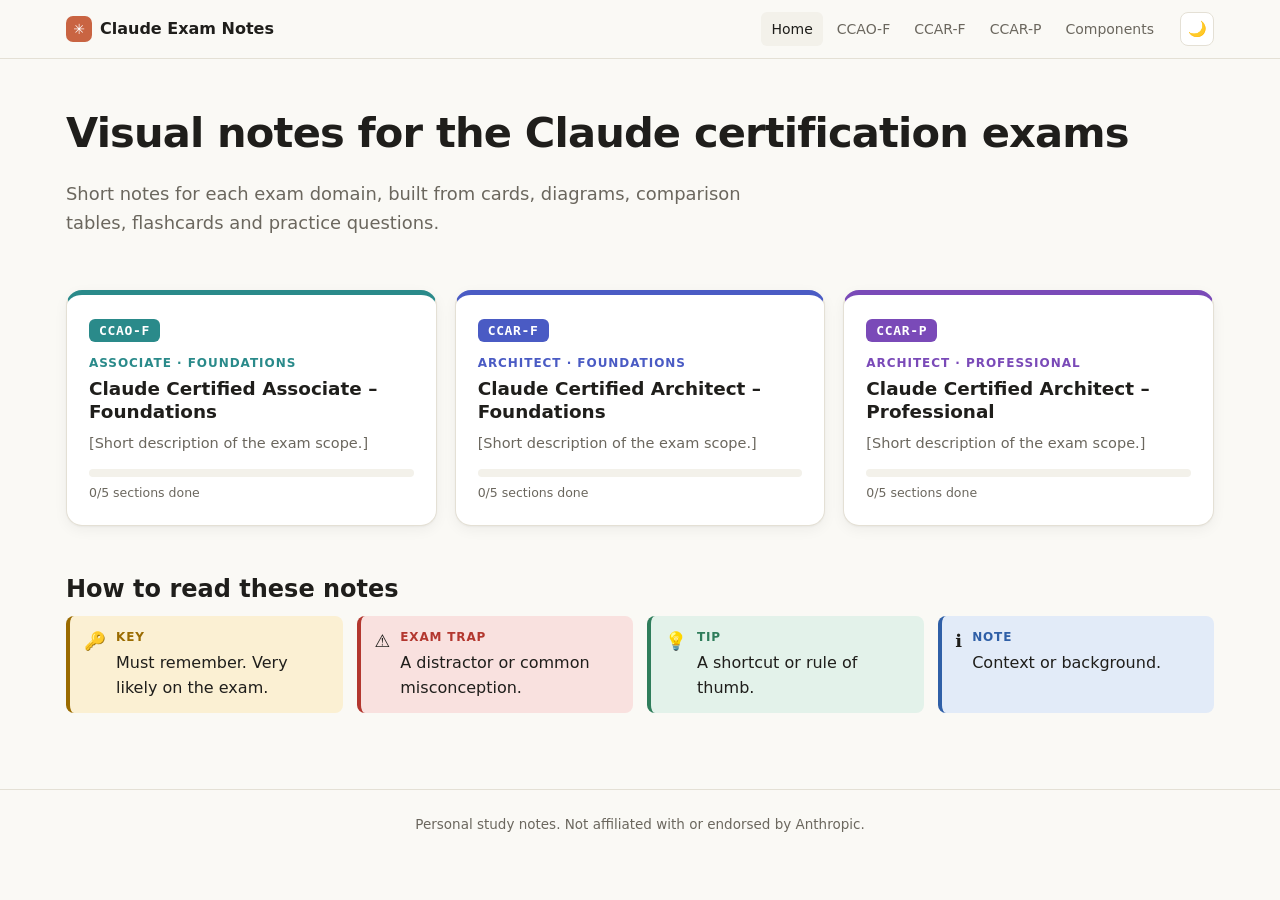
==== index.html @ 819382d5 "Add GitHub Pages template for Claude exam visual notes Static site (no build step) with a home page," ====
<!doctype html>
<html lang="en">
<head>
  <meta charset="utf-8">
  <meta name="viewport" content="width=device-width, initial-scale=1">
  <title>Claude Exam Notes</title>
  <meta name="description" content="Short, visual study notes for the Anthropic Claude certification exams: CCAO-F, CCAR-F and CCAR-P.">
  <link rel="icon" href="data:image/svg+xml,<svg xmlns='http://www.w3.org/2000/svg' viewBox='0 0 100 100'><text y='.9em' font-size='90'>✳️</text></svg>">
  <link rel="stylesheet" href="assets/css/style.css">
</head>
<body>
  <header class="site-header">
    <div class="inner">
      <a class="brand" href="index.html"><span class="logo">✳</span> Claude Exam Notes</a>
      <nav class="nav">
        <a href="index.html" aria-current="page">Home</a>
        <a href="exams/ccao-f.html">CCAO-F</a>
        <a href="exams/ccar-f.html">CCAR-F</a>
        <a href="exams/ccar-p.html">CCAR-P</a>
        <a href="components.html">Components</a>
      </nav>
      <button class="icon-btn" data-theme-toggle type="button"></button>
    </div>
  </header>

  <main class="container">
    <section class="hero">
      <h1>Visual notes for the Claude certification exams</h1>
      <p class="lead">Short notes for each exam domain, built from cards, diagrams, comparison tables, flashcards and practice questions.</p>
    </section>

    <div class="exam-tiles">
      <a class="exam-tile" data-exam="ccao-f" href="exams/ccao-f.html">
        <span class="exam-code">CCAO-F</span>
        <div class="level">Associate · Foundations</div>
        <h3>Claude Certified Associate – Foundations</h3>
        <p>[Short description of the exam scope.]</p>
        <div class="progress" data-progress-for="ccao-f"><i></i></div>
        <div class="progress-label"></div>
      </a>
      <a class="exam-tile" data-exam="ccar-f" href="exams/ccar-f.html">
        <span class="exam-code">CCAR-F</span>
        <div class="level">Architect · Foundations</div>
        <h3>Claude Certified Architect – Foundations</h3>
        <p>[Short description of the exam scope.]</p>
        <div class="progress" data-progress-for="ccar-f"><i></i></div>
        <div class="progress-label"></div>
      </a>
      <a class="exam-tile" data-exam="ccar-p" href="exams/ccar-p.html">
        <span class="exam-code">CCAR-P</span>
        <div class="level">Architect · Professional</div>
        <h3>Claude Certified Architect – Professional</h3>
        <p>[Short description of the exam scope.]</p>
        <div class="progress" data-progress-for="ccar-p"><i></i></div>
        <div class="progress-label"></div>
      </a>
    </div>

    <h2>How to read these notes</h2>
    <div class="grid" style="margin-bottom:60px">
      <div class="callout key"><div><strong class="label">Key</strong>Must remember. Very likely on the exam.</div></div>
      <div class="callout trap"><div><strong class="label">Exam trap</strong>A distractor or common misconception.</div></div>
      <div class="callout tip"><div><strong class="label">Tip</strong>A shortcut or rule of thumb.</div></div>
      <div class="callout info"><div><strong class="label">Note</strong>Context or background.</div></div>
    </div>
  </main>

  <footer class="site-footer">Personal study notes. Not affiliated with or endorsed by Anthropic.</footer>
  <script src="assets/js/app.js"></script>
</body>
</html>
---- assets/css/style.css ----
/* ==========================================================================
   Claude Exam Visual Notes — design system
   Tokens → base → layout → components → utilities → print
   ========================================================================== */

/* ---------- Tokens ---------- */
:root {
  --bg: #faf9f5;
  --surface: #ffffff;
  --surface-2: #f3f1ea;
  --border: #e4e0d5;
  --text: #1f1e1b;
  --muted: #6b675e;
  --accent: #c96442;          /* clay */
  --accent-soft: #f6e3da;

  /* semantic callouts */
  --tip: #2f7d5b;   --tip-soft: #e3f2ea;
  --trap: #b3372f;  --trap-soft: #f9e1df;
  --key: #9a6b00;   --key-soft: #fbf0d3;
  --info: #2f5fa7;  --info-soft: #e2ebf8;

  /* exam colours */
  --ccao-f: #2a8a8a;
  --ccar-f: #4a5bc4;
  --ccar-p: #7a4ab8;
  --exam: var(--accent);      /* overridden per page via body[data-exam] */

  --radius: 12px;
  --radius-sm: 8px;
  --shadow: 0 1px 2px rgba(0,0,0,.04), 0 4px 14px rgba(0,0,0,.05);
  --font: "Inter", system-ui, -apple-system, "Segoe UI", Roboto, sans-serif;
  --mono: "JetBrains Mono", ui-monospace, SFMono-Regular, Menlo, monospace;
  --maxw: 1180px;
}

@media (prefers-color-scheme: dark) {
  :root:not([data-theme="light"]) {
    --bg: #1b1a18; --surface: #24231f; --surface-2: #2c2b27; --border: #3a3832;
    --text: #ece9e1; --muted: #a29d92; --accent: #e08a68; --accent-soft: #3d2b23;
    --tip: #6cc79d; --tip-soft: #1f3329; --trap: #f08a80; --trap-soft: #3b2220;
    --key: #e7bd52; --key-soft: #3a3019; --info: #85aef0; --info-soft: #1f2a3c;
    --ccao-f: #4fc0c0; --ccar-f: #8a98f0; --ccar-p: #b48af0;
    --shadow: 0 1px 2px rgba(0,0,0,.3), 0 4px 14px rgba(0,0,0,.25);
  }
}
:root[data-theme="dark"] {
  --bg: #1b1a18; --surface: #24231f; --surface-2: #2c2b27; --border: #3a3832;
  --text: #ece9e1; --muted: #a29d92; --accent: #e08a68; --accent-soft: #3d2b23;
  --tip: #6cc79d; --tip-soft: #1f3329; --trap: #f08a80; --trap-soft: #3b2220;
  --key: #e7bd52; --key-soft: #3a3019; --info: #85aef0; --info-soft: #1f2a3c;
  --ccao-f: #4fc0c0; --ccar-f: #8a98f0; --ccar-p: #b48af0;
  --shadow: 0 1px 2px rgba(0,0,0,.3), 0 4px 14px rgba(0,0,0,.25);
}

body[data-exam="ccao-f"] { --exam: var(--ccao-f); }
body[data-exam="ccar-f"] { --exam: var(--ccar-f); }
body[data-exam="ccar-p"] { --exam: var(--ccar-p); }

/* ---------- Base ---------- */
*, *::before, *::after { box-sizing: border-box; }
html { scroll-behavior: smooth; scroll-padding-top: 80px; }
body {
  margin: 0; background: var(--bg); color: var(--text);
  font: 16px/1.6 var(--font); -webkit-font-smoothing: antialiased;
}
h1, h2, h3, h4 { line-height: 1.25; margin: 0 0 .5em; }
h1 { font-size: clamp(1.8rem, 4vw, 2.6rem); letter-spacing: -.02em; }
h2 { font-size: 1.5rem; }
h3 { font-size: 1.12rem; }
p { margin: 0 0 .8em; }
a { color: var(--exam); text-decoration: none; }
a:hover { text-decoration: underline; }
code { font: .88em var(--mono); background: var(--surface-2); padding: .1em .35em; border-radius: 4px; }
pre { background: var(--surface-2); border: 1px solid var(--border); border-radius: var(--radius-sm);
      padding: 14px 16px; overflow-x: auto; font: 13.5px/1.5 var(--mono); }
pre code { background: none; padding: 0; }
ul, ol { padding-left: 1.2em; margin: 0 0 .8em; }
li { margin: .2em 0; }
hr { border: 0; border-top: 1px solid var(--border); margin: 2rem 0; }

/* ---------- Header ---------- */
.site-header {
  position: sticky; top: 0; z-index: 20;
  background: color-mix(in srgb, var(--bg) 88%, transparent);
  backdrop-filter: blur(10px); border-bottom: 1px solid var(--border);
}
.site-header .inner {
  max-width: var(--maxw); margin: 0 auto; padding: 12px 16px;
  display: flex; align-items: center; gap: 16px; flex-wrap: wrap;
}
.brand { font-weight: 700; color: var(--text); display: flex; align-items: center; gap: 8px; }
.brand:hover { text-decoration: none; }
.brand .logo { width: 26px; height: 26px; border-radius: 7px; background: var(--accent);
               display: grid; place-items: center; color: #fff; font-size: 14px; }
.nav { display: flex; gap: 4px; flex-wrap: wrap; margin-left: auto; }
.nav a { color: var(--muted); padding: 6px 10px; border-radius: 6px; font-size: 14px; font-weight: 500; }
.nav a:hover, .nav a[aria-current="page"] { background: var(--surface-2); color: var(--text); text-decoration: none; }
.icon-btn { border: 1px solid var(--border); background: var(--surface); color: var(--text);
            border-radius: 8px; width: 34px; height: 34px; cursor: pointer; font-size: 15px; }

/* ---------- Layout ---------- */
.container { max-width: var(--maxw); margin: 0 auto; padding: 0 16px; }
.hero { padding: 48px 0 28px; }
.hero .lead { font-size: 1.12rem; color: var(--muted); max-width: 720px; }
.with-toc { display: grid; grid-template-columns: 240px minmax(0, 1fr); gap: 36px; padding-bottom: 80px; }
@media (max-width: 900px) { .with-toc { grid-template-columns: 1fr; } .toc { display: none; } }

.toc { position: sticky; top: 76px; align-self: start; max-height: calc(100vh - 96px); overflow: auto;
       font-size: 14px; padding-right: 8px; }
.toc .toc-title { font-size: 12px; text-transform: uppercase; letter-spacing: .08em; color: var(--muted); margin-bottom: 8px; }
.toc a { display: block; color: var(--muted); padding: 5px 10px; border-left: 2px solid var(--border); }
.toc a.active { color: var(--exam); border-left-color: var(--exam); font-weight: 600; }
.toc a:hover { text-decoration: none; color: var(--text); }
.toc .progress { margin: 16px 0 0; }

/* ---------- Exam hero badge ---------- */
.exam-code { display: inline-block; font: 700 13px var(--mono); letter-spacing: .05em;
             color: #fff; background: var(--exam); padding: 4px 10px; border-radius: 6px; margin-bottom: 12px; }
.meta-row { display: flex; flex-wrap: wrap; gap: 10px; margin-top: 16px; }
.meta { background: var(--surface); border: 1px solid var(--border); border-radius: 999px;
        padding: 5px 12px; font-size: 13.5px; color: var(--muted); }
.meta b { color: var(--text); }

/* ---------- Search ---------- */
.search { width: 100%; padding: 11px 14px; border: 1px solid var(--border); border-radius: var(--radius-sm);
          background: var(--surface); color: var(--text); font: inherit; margin-bottom: 24px; }
.search:focus { outline: 2px solid var(--exam); outline-offset: 1px; }

/* ==========================================================================
   COMPONENTS
   ========================================================================== */

/* Domain section — one per exam domain/topic */
.domain { margin-bottom: 56px; }
.domain-head { display: flex; align-items: center; gap: 12px; flex-wrap: wrap;
               padding-bottom: 10px; border-bottom: 2px solid var(--exam); margin-bottom: 20px; }
.domain-head h2 { margin: 0; }
.domain-num { font: 700 13px var(--mono); color: var(--exam); background: color-mix(in srgb, var(--exam) 14%, transparent);
              padding: 3px 8px; border-radius: 6px; }
.weight { margin-left: auto; font-size: 13px; color: var(--muted); display: flex; align-items: center; gap: 8px; }
.weight .bar { width: 90px; height: 7px; background: var(--surface-2); border-radius: 99px; overflow: hidden; }
.weight .bar i { display: block; height: 100%; background: var(--exam); }
.done-toggle { font-size: 13px; color: var(--muted); display: flex; align-items: center; gap: 6px; cursor: pointer; user-select: none; }
.done-toggle input { accent-color: var(--exam); width: 16px; height: 16px; }
.domain.is-done .domain-head h2 { opacity: .6; }

/* Concept cards grid */
.grid { display: grid; gap: 14px; grid-template-columns: repeat(auto-fill, minmax(250px, 1fr)); margin-bottom: 20px; }
.grid.cols-2 { grid-template-columns: repeat(auto-fill, minmax(min(100%, 380px), 1fr)); }
.card { background: var(--surface); border: 1px solid var(--border); border-radius: var(--radius);
        padding: 16px 18px; box-shadow: var(--shadow); }
.card h3 { display: flex; align-items: center; gap: 8px; }
.card .ico { font-size: 1.25em; }
.card p:last-child, .card ul:last-child { margin-bottom: 0; }
.card.accent { border-top: 3px solid var(--exam); }

/* Callouts */
.callout { border-radius: var(--radius-sm); padding: 12px 16px 12px 14px; margin: 0 0 16px;
           border-left: 4px solid; display: grid; grid-template-columns: auto 1fr; gap: 10px; }
.callout::before { font-size: 1.1em; line-height: 1.5; }
.callout > div > :last-child { margin-bottom: 0; }
.callout strong.label { display: block; font-size: 12px; text-transform: uppercase; letter-spacing: .07em; margin-bottom: 2px; }
.callout.tip  { background: var(--tip-soft);  border-color: var(--tip); }   .callout.tip::before  { content: "💡"; } .callout.tip .label  { color: var(--tip); }
.callout.trap { background: var(--trap-soft); border-color: var(--trap); }  .callout.trap::before { content: "⚠️"; } .callout.trap .label { color: var(--trap); }
.callout.key  { background: var(--key-soft);  border-color: var(--key); }   .callout.key::before  { content: "🔑"; } .callout.key .label  { color: var(--key); }
.callout.info { background: var(--info-soft); border-color: var(--info); }  .callout.info::before { content: "ℹ️"; } .callout.info .label { color: var(--info); }

/* Flow / process diagram */
.flow { display: flex; flex-wrap: wrap; align-items: stretch; gap: 0; margin: 0 0 20px; counter-reset: step; }
.flow .step { flex: 1 1 140px; position: relative; background: var(--surface); border: 1px solid var(--border);
              border-radius: var(--radius-sm); padding: 12px 14px; margin: 6px 22px 6px 0; box-shadow: var(--shadow); }
.flow .step::before { counter-increment: step; content: counter(step); position: absolute; top: -10px; left: 10px;
                      background: var(--exam); color: #fff; font: 700 11px var(--mono); width: 20px; height: 20px;
                      border-radius: 50%; display: grid; place-items: center; }
.flow .step::after { content: "→"; position: absolute; right: -19px; top: 50%; transform: translateY(-50%);
                     color: var(--exam); font-weight: 700; }
.flow .step:last-child { margin-right: 0; }
.flow .step:last-child::after { display: none; }
.flow .step b { display: block; font-size: 14.5px; }
.flow .step span { font-size: 13px; color: var(--muted); }
.flow.loop .step:last-child::after { content: "↺"; display: block; right: 8px; top: 8px; transform: none; }

/* Comparison table */
.table-wrap { overflow-x: auto; margin: 0 0 20px; border: 1px solid var(--border); border-radius: var(--radius); background: var(--surface); }
table.compare { width: 100%; border-collapse: collapse; font-size: 14.5px; }
.compare th, .compare td { text-align: left; padding: 10px 14px; border-bottom: 1px solid var(--border); vertical-align: top; }
.compare thead th { background: var(--surface-2); font-size: 13px; text-transform: uppercase; letter-spacing: .05em; color: var(--muted); }
.compare tbody th { font-weight: 600; white-space: nowrap; }
.compare tr:last-child td, .compare tr:last-child th { border-bottom: 0; }
.yes { color: var(--tip); font-weight: 700; } .no { color: var(--trap); font-weight: 700; }

/* Tags / chips */
.chips { display: flex; flex-wrap: wrap; gap: 6px; margin: 0 0 16px; }
.chip { font-size: 13px; padding: 3px 10px; border-radius: 999px; background: var(--surface-2); border: 1px solid var(--border); }
.chip.hot { background: var(--accent-soft); border-color: transparent; color: var(--accent); font-weight: 600; }

/* Glossary */
dl.glossary { display: grid; grid-template-columns: max-content 1fr; gap: 8px 18px; margin: 0 0 20px;
              background: var(--surface); border: 1px solid var(--border); border-radius: var(--radius); padding: 16px 18px; }
dl.glossary dt { font-weight: 600; color: var(--exam); }
dl.glossary dd { margin: 0; }
@media (max-width: 560px) { dl.glossary { grid-template-columns: 1fr; } dl.glossary dd { margin-bottom: 8px; } }

/* Mnemonic */
.mnemonic { background: var(--surface); border: 2px dashed var(--exam); border-radius: var(--radius); padding: 14px 18px; margin: 0 0 20px; }
.mnemonic .word { font: 800 1.6rem var(--mono); letter-spacing: .25em; color: var(--exam); }
.mnemonic ul { list-style: none; padding: 0; margin: 6px 0 0; display: flex; flex-wrap: wrap; gap: 6px 18px; }
.mnemonic li b { color: var(--exam); }

/* Flashcards (native <details>, no JS needed) */
.flashcards { display: grid; gap: 10px; grid-template-columns: repeat(auto-fill, minmax(min(100%, 320px), 1fr)); margin: 0 0 20px; }
details.qa { background: var(--surface); border: 1px solid var(--border); border-radius: var(--radius-sm); padding: 0; }
details.qa summary { cursor: pointer; padding: 12px 14px; font-weight: 600; list-style: none; display: flex; gap: 8px; }
details.qa summary::-webkit-details-marker { display: none; }
details.qa summary::before { content: "Q"; font: 700 12px var(--mono); color: #fff; background: var(--exam);
                             border-radius: 4px; padding: 2px 6px; height: fit-content; margin-top: 2px; }
details.qa[open] summary { border-bottom: 1px dashed var(--border); }
details.qa .a { padding: 10px 14px 12px; }
details.qa .a > :last-child { margin-bottom: 0; }

/* Mini quiz (MCQ) */
.quiz { background: var(--surface); border: 1px solid var(--border); border-radius: var(--radius); padding: 16px 18px; margin: 0 0 20px; }
.quiz .q { font-weight: 600; margin-bottom: 10px; }
.quiz .q::before { content: "Practice · "; color: var(--exam); font-size: 13px; text-transform: uppercase; letter-spacing: .06em; }
.quiz ol { list-style: upper-alpha; padding-left: 0; margin: 0; display: grid; gap: 6px; }
.quiz li { list-style-position: inside; padding: 8px 12px; border: 1px solid var(--border); border-radius: var(--radius-sm);
           cursor: pointer; transition: background .15s; }
.quiz li:hover { background: var(--surface-2); }
.quiz li.correct { background: var(--tip-soft); border-color: var(--tip); }
.quiz li.wrong { background: var(--trap-soft); border-color: var(--trap); }
.quiz .why { display: none; margin-top: 10px; font-size: 14.5px; color: var(--muted); }
.quiz.answered .why { display: block; }
.quiz.answered li { cursor: default; }

/* Cheat sheet / summary box */
.cheatsheet { background: linear-gradient(135deg, color-mix(in srgb, var(--exam) 12%, var(--surface)), var(--surface));
              border: 1px solid color-mix(in srgb, var(--exam) 35%, var(--border)); border-radius: var(--radius);
              padding: 16px 20px; margin: 0 0 20px; }
.cheatsheet h3::before { content: "📌 "; }
.cheatsheet ul { columns: 2 260px; column-gap: 28px; margin: 0; }
.cheatsheet li { break-inside: avoid; }

/* Two-column "do vs don't" */
.dodont { display: grid; grid-template-columns: repeat(auto-fit, minmax(min(100%, 260px), 1fr)); gap: 14px; margin: 0 0 20px; }
.dodont > div { border-radius: var(--radius-sm); padding: 12px 16px; border: 1px solid var(--border); background: var(--surface); }
.dodont .do { border-top: 3px solid var(--tip); }  .dodont .do h4 { color: var(--tip); }
.dodont .dont { border-top: 3px solid var(--trap); } .dodont .dont h4 { color: var(--trap); }
.dodont h4 { margin: 0 0 6px; font-size: 13px; text-transform: uppercase; letter-spacing: .07em; }
.dodont ul { margin: 0; }

/* Layer / stack diagram */
.stack { display: grid; gap: 4px; margin: 0 0 20px; max-width: 560px; }
.stack .layer { padding: 10px 14px; border-radius: 6px; color: #fff; font-weight: 600; font-size: 14.5px;
                display: flex; justify-content: space-between; gap: 10px;
                background: color-mix(in srgb, var(--exam) calc(100% - var(--i, 0) * 15%), #888); }
.stack .layer small { font-weight: 400; opacity: .9; }

/* ---------- Home page exam tiles ---------- */
.exam-tiles { display: grid; gap: 18px; grid-template-columns: repeat(auto-fit, minmax(min(100%, 300px), 1fr)); margin: 10px 0 48px; }
.exam-tile { display: block; background: var(--surface); border: 1px solid var(--border); border-radius: 16px;
             padding: 22px; box-shadow: var(--shadow); color: var(--text); border-top: 5px solid var(--exam);
             transition: transform .15s, box-shadow .15s; }
.exam-tile:hover { transform: translateY(-3px); text-decoration: none; box-shadow: 0 8px 28px rgba(0,0,0,.09); }
.exam-tile[data-exam="ccao-f"] { --exam: var(--ccao-f); }
.exam-tile[data-exam="ccar-f"] { --exam: var(--ccar-f); }
.exam-tile[data-exam="ccar-p"] { --exam: var(--ccar-p); }
.exam-tile h3 { font-size: 1.15rem; margin-top: 4px; }
.exam-tile p { color: var(--muted); font-size: 14.5px; }
.exam-tile .level { font-size: 12px; text-transform: uppercase; letter-spacing: .08em; color: var(--exam); font-weight: 700; }
.progress { height: 8px; background: var(--surface-2); border-radius: 99px; overflow: hidden; margin-top: 14px; }
.progress i { display: block; height: 100%; width: 0; background: var(--exam); transition: width .3s; }
.progress-label { font-size: 12.5px; color: var(--muted); margin-top: 6px; }

/* Legend on home */
.legend { display: flex; flex-wrap: wrap; gap: 10px; }

/* ---------- Footer ---------- */
.site-footer { border-top: 1px solid var(--border); padding: 24px 16px; text-align: center; color: var(--muted); font-size: 13.5px; }

/* ---------- Utilities ---------- */
.muted { color: var(--muted); }
.hidden { display: none !important; }
.placeholder { border: 2px dashed var(--border); border-radius: var(--radius); padding: 18px; color: var(--muted); text-align: center; margin-bottom: 20px; }

/* ---------- Print: turns any page into a compact cheat sheet ---------- */
@media print {
  .site-header, .toc, .search, .site-footer, .done-toggle, .icon-btn { display: none !important; }
  .with-toc { display: block; }
  body { background: #fff; font-size: 12px; }
  .card, .quiz, .callout, .flow .step { box-shadow: none; break-inside: avoid; }
  details.qa .a { display: block; }
  .domain { break-before: auto; margin-bottom: 24px; }
}

/* "Show HTML" toggles on the components page */
details.qa.code-toggle { background: transparent; border-style: dashed; margin-bottom: 8px; }
details.qa.code-toggle summary { font-weight: 500; font-size: 14px; color: var(--muted); padding: 8px 12px; }
details.qa.code-toggle summary::before { content: "</>"; background: var(--surface-2); color: var(--muted); }
details.qa.code-toggle pre { margin: 0; }
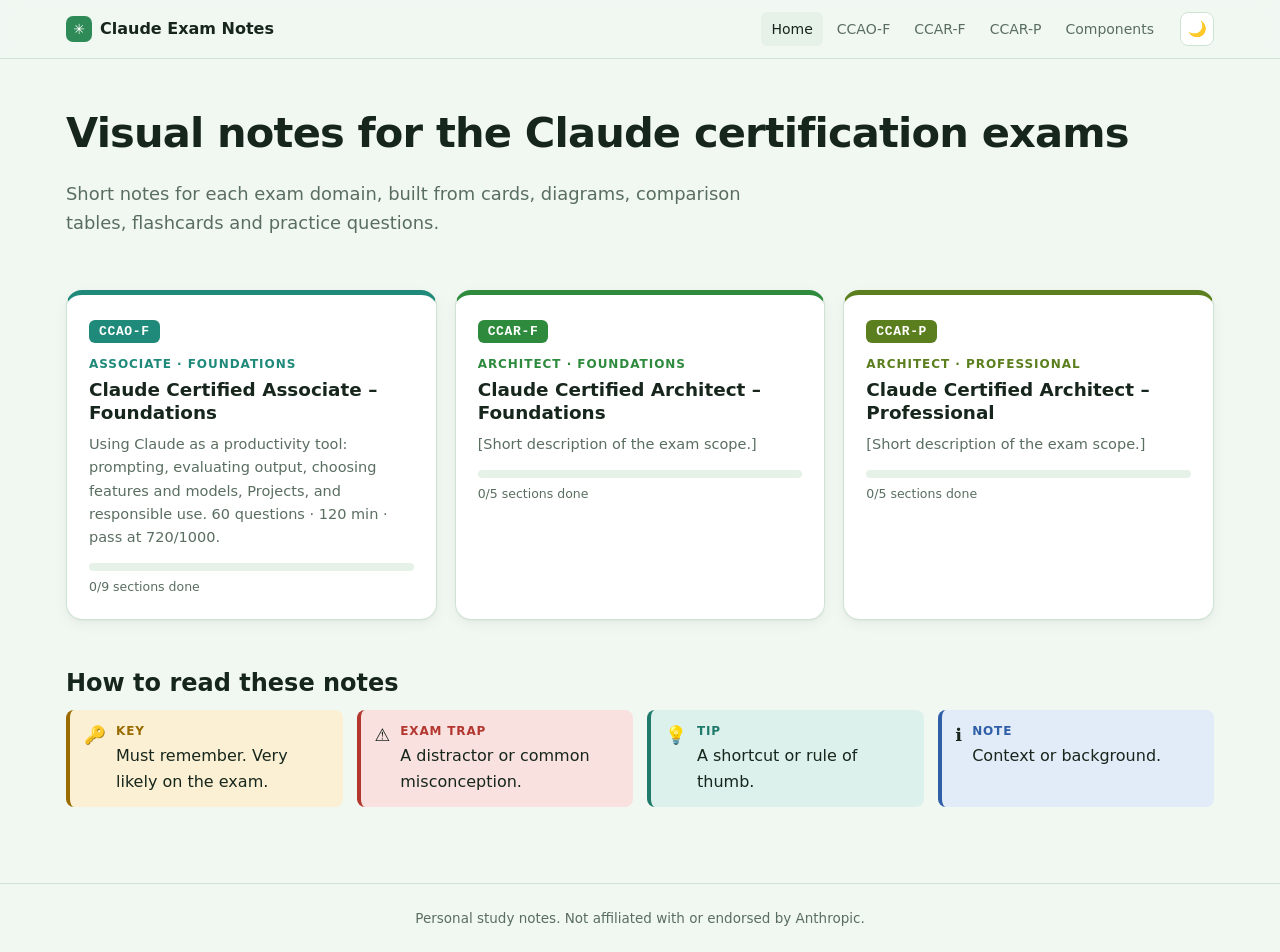
==== commit 562aab3a: "Add CCAO-F visual notes for all 7 domains Notes cover all 30 subdomains from the CertSafari CCAO-F l" ====
--- a/index.html
+++ b/index.html
@@ -34,7 +34,7 @@
         <span class="exam-code">CCAO-F</span>
         <div class="level">Associate · Foundations</div>
         <h3>Claude Certified Associate – Foundations</h3>
-        <p>[Short description of the exam scope.]</p>
+        <p>Using Claude as a productivity tool: prompting, evaluating output, choosing features and models, Projects, and responsible use. 60 questions · 120 min · pass at 720/1000.</p>
         <div class="progress" data-progress-for="ccao-f"><i></i></div>
         <div class="progress-label"></div>
       </a>
--- a/assets/css/style.css
+++ b/assets/css/style.css
@@ -5,25 +5,26 @@
 
 /* ---------- Tokens ---------- */
 :root {
-  --bg: #faf9f5;
+  --bg: #f1f8f2;
   --surface: #ffffff;
-  --surface-2: #f3f1ea;
-  --border: #e4e0d5;
-  --text: #1f1e1b;
-  --muted: #6b675e;
-  --accent: #c96442;          /* clay */
-  --accent-soft: #f6e3da;
+  --surface-2: #e6f2e8;
+  --border: #cfe3d3;
+  --text: #17261c;
+  --muted: #5a6e60;
+  --accent: #2e8b57;          /* sea green */
+  --accent-soft: #d6eedd;
+  --on-accent: #ffffff;
 
   /* semantic callouts */
-  --tip: #2f7d5b;   --tip-soft: #e3f2ea;
+  --tip: #1f7a6b;   --tip-soft: #ddf1ec;
   --trap: #b3372f;  --trap-soft: #f9e1df;
   --key: #9a6b00;   --key-soft: #fbf0d3;
   --info: #2f5fa7;  --info-soft: #e2ebf8;
 
   /* exam colours */
-  --ccao-f: #2a8a8a;
-  --ccar-f: #4a5bc4;
-  --ccar-p: #7a4ab8;
+  --ccao-f: #1f8a7a;
+  --ccar-f: #2e8b3e;
+  --ccar-p: #5b7f1f;
   --exam: var(--accent);      /* overridden per page via body[data-exam] */
 
   --radius: 12px;
@@ -36,20 +37,20 @@
 
 @media (prefers-color-scheme: dark) {
   :root:not([data-theme="light"]) {
-    --bg: #1b1a18; --surface: #24231f; --surface-2: #2c2b27; --border: #3a3832;
-    --text: #ece9e1; --muted: #a29d92; --accent: #e08a68; --accent-soft: #3d2b23;
-    --tip: #6cc79d; --tip-soft: #1f3329; --trap: #f08a80; --trap-soft: #3b2220;
+    --bg: #121a15; --surface: #18231c; --surface-2: #1f2c23; --border: #2d3f32;
+    --text: #e4efe6; --muted: #9db3a3; --accent: #6fcf97; --accent-soft: #1f3a2a; --on-accent: #0f1a13;
+    --tip: #5fcbb8; --tip-soft: #173430; --trap: #f08a80; --trap-soft: #3b2220;
     --key: #e7bd52; --key-soft: #3a3019; --info: #85aef0; --info-soft: #1f2a3c;
-    --ccao-f: #4fc0c0; --ccar-f: #8a98f0; --ccar-p: #b48af0;
+    --ccao-f: #4fc9b5; --ccar-f: #6fcf7f; --ccar-p: #a8cf5f;
     --shadow: 0 1px 2px rgba(0,0,0,.3), 0 4px 14px rgba(0,0,0,.25);
   }
 }
 :root[data-theme="dark"] {
-  --bg: #1b1a18; --surface: #24231f; --surface-2: #2c2b27; --border: #3a3832;
-  --text: #ece9e1; --muted: #a29d92; --accent: #e08a68; --accent-soft: #3d2b23;
-  --tip: #6cc79d; --tip-soft: #1f3329; --trap: #f08a80; --trap-soft: #3b2220;
+  --bg: #121a15; --surface: #18231c; --surface-2: #1f2c23; --border: #2d3f32;
+  --text: #e4efe6; --muted: #9db3a3; --accent: #6fcf97; --accent-soft: #1f3a2a; --on-accent: #0f1a13;
+  --tip: #5fcbb8; --tip-soft: #173430; --trap: #f08a80; --trap-soft: #3b2220;
   --key: #e7bd52; --key-soft: #3a3019; --info: #85aef0; --info-soft: #1f2a3c;
-  --ccao-f: #4fc0c0; --ccar-f: #8a98f0; --ccar-p: #b48af0;
+  --ccao-f: #4fc9b5; --ccar-f: #6fcf7f; --ccar-p: #a8cf5f;
   --shadow: 0 1px 2px rgba(0,0,0,.3), 0 4px 14px rgba(0,0,0,.25);
 }
 
@@ -92,7 +93,7 @@
 .brand { font-weight: 700; color: var(--text); display: flex; align-items: center; gap: 8px; }
 .brand:hover { text-decoration: none; }
 .brand .logo { width: 26px; height: 26px; border-radius: 7px; background: var(--accent);
-               display: grid; place-items: center; color: #fff; font-size: 14px; }
+               display: grid; place-items: center; color: var(--on-accent); font-size: 14px; }
 .nav { display: flex; gap: 4px; flex-wrap: wrap; margin-left: auto; }
 .nav a { color: var(--muted); padding: 6px 10px; border-radius: 6px; font-size: 14px; font-weight: 500; }
 .nav a:hover, .nav a[aria-current="page"] { background: var(--surface-2); color: var(--text); text-decoration: none; }
@@ -116,7 +117,7 @@
 
 /* ---------- Exam hero badge ---------- */
 .exam-code { display: inline-block; font: 700 13px var(--mono); letter-spacing: .05em;
-             color: #fff; background: var(--exam); padding: 4px 10px; border-radius: 6px; margin-bottom: 12px; }
+             color: var(--on-accent); background: var(--exam); padding: 4px 10px; border-radius: 6px; margin-bottom: 12px; }
 .meta-row { display: flex; flex-wrap: wrap; gap: 10px; margin-top: 16px; }
 .meta { background: var(--surface); border: 1px solid var(--border); border-radius: 999px;
         padding: 5px 12px; font-size: 13.5px; color: var(--muted); }
@@ -171,7 +172,7 @@
 .flow .step { flex: 1 1 140px; position: relative; background: var(--surface); border: 1px solid var(--border);
               border-radius: var(--radius-sm); padding: 12px 14px; margin: 6px 22px 6px 0; box-shadow: var(--shadow); }
 .flow .step::before { counter-increment: step; content: counter(step); position: absolute; top: -10px; left: 10px;
-                      background: var(--exam); color: #fff; font: 700 11px var(--mono); width: 20px; height: 20px;
+                      background: var(--exam); color: var(--on-accent); font: 700 11px var(--mono); width: 20px; height: 20px;
                       border-radius: 50%; display: grid; place-items: center; }
 .flow .step::after { content: "→"; position: absolute; right: -19px; top: 50%; transform: translateY(-50%);
                      color: var(--exam); font-weight: 700; }
@@ -213,7 +214,7 @@
 details.qa { background: var(--surface); border: 1px solid var(--border); border-radius: var(--radius-sm); padding: 0; }
 details.qa summary { cursor: pointer; padding: 12px 14px; font-weight: 600; list-style: none; display: flex; gap: 8px; }
 details.qa summary::-webkit-details-marker { display: none; }
-details.qa summary::before { content: "Q"; font: 700 12px var(--mono); color: #fff; background: var(--exam);
+details.qa summary::before { content: "Q"; font: 700 12px var(--mono); color: var(--on-accent); background: var(--exam);
                              border-radius: 4px; padding: 2px 6px; height: fit-content; margin-top: 2px; }
 details.qa[open] summary { border-bottom: 1px dashed var(--border); }
 details.qa .a { padding: 10px 14px 12px; }
@@ -251,7 +252,7 @@
 
 /* Layer / stack diagram */
 .stack { display: grid; gap: 4px; margin: 0 0 20px; max-width: 560px; }
-.stack .layer { padding: 10px 14px; border-radius: 6px; color: #fff; font-weight: 600; font-size: 14.5px;
+.stack .layer { padding: 10px 14px; border-radius: 6px; color: var(--on-accent); font-weight: 600; font-size: 14.5px;
                 display: flex; justify-content: space-between; gap: 10px;
                 background: color-mix(in srgb, var(--exam) calc(100% - var(--i, 0) * 15%), #888); }
 .stack .layer small { font-weight: 400; opacity: .9; }
@@ -298,3 +299,16 @@
 details.qa.code-toggle summary { font-weight: 500; font-size: 14px; color: var(--muted); padding: 8px 12px; }
 details.qa.code-toggle summary::before { content: "</>"; background: var(--surface-2); color: var(--muted); }
 details.qa.code-toggle pre { margin: 0; }
+
+/* Subdomain heading inside a domain: <h3 class="sub"><span>1.1</span> Title</h3> */
+h3.sub { display: flex; align-items: baseline; gap: 10px; margin: 28px 0 12px; font-size: 1.15rem; }
+h3.sub > span { font: 700 12px var(--mono); color: var(--exam); background: color-mix(in srgb, var(--exam) 14%, transparent);
+                padding: 2px 7px; border-radius: 5px; flex: none; }
+h3.sub:first-of-type { margin-top: 4px; }
+.card h4 { margin: 0 0 6px; font-size: 13px; text-transform: uppercase; letter-spacing: .06em; color: var(--exam); }
+.source-note { font-size: 13px; color: var(--muted); margin-top: 14px; }
+
+/* Keep wide tables inside their scroll wrapper on narrow screens */
+.with-toc > * { min-width: 0; }
+@media (max-width: 900px) { .with-toc { grid-template-columns: minmax(0, 1fr); } }
+@media (max-width: 640px) { .compare tbody th { white-space: normal; min-width: 110px; } }
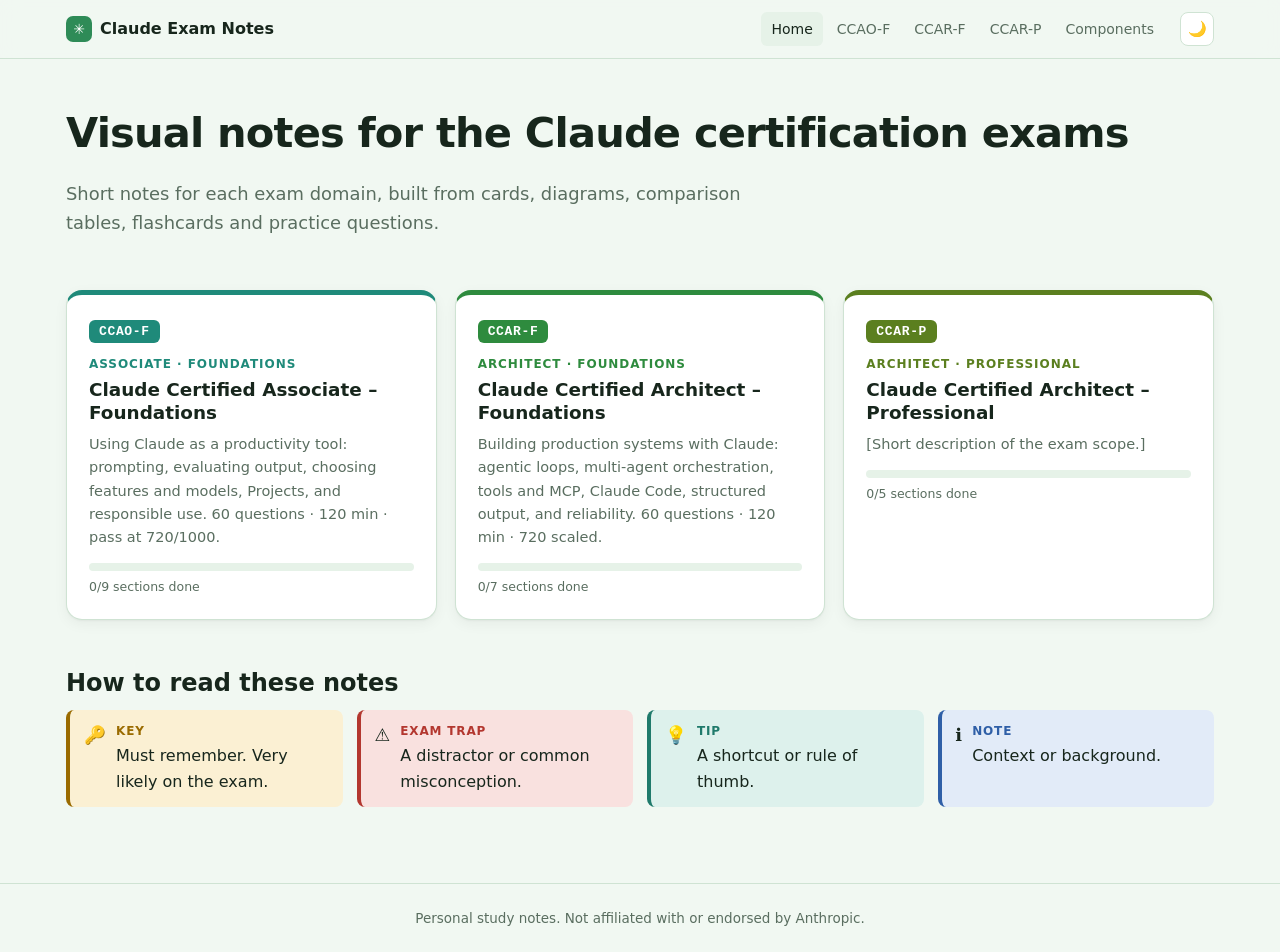
==== commit decd5e21: "Add CCAR-F visual notes for all 5 domains Notes cover all 30 subdomains from the CertSafari CCAR-F l" ====
--- a/index.html
+++ b/index.html
@@ -42,7 +42,7 @@
         <span class="exam-code">CCAR-F</span>
         <div class="level">Architect · Foundations</div>
         <h3>Claude Certified Architect – Foundations</h3>
-        <p>[Short description of the exam scope.]</p>
+        <p>Building production systems with Claude: agentic loops, multi-agent orchestration, tools and MCP, Claude Code, structured output, and reliability. 60 questions · 120 min · 720 scaled.</p>
         <div class="progress" data-progress-for="ccar-f"><i></i></div>
         <div class="progress-label"></div>
       </a>
--- a/assets/css/style.css
+++ b/assets/css/style.css
@@ -312,3 +312,6 @@
 .with-toc > * { min-width: 0; }
 @media (max-width: 900px) { .with-toc { grid-template-columns: minmax(0, 1fr); } }
 @media (max-width: 640px) { .compare tbody th { white-space: normal; min-width: 110px; } }
+
+/* Bold words inside a flow-step description stay inline */
+.flow .step span b { display: inline; font-size: inherit; }
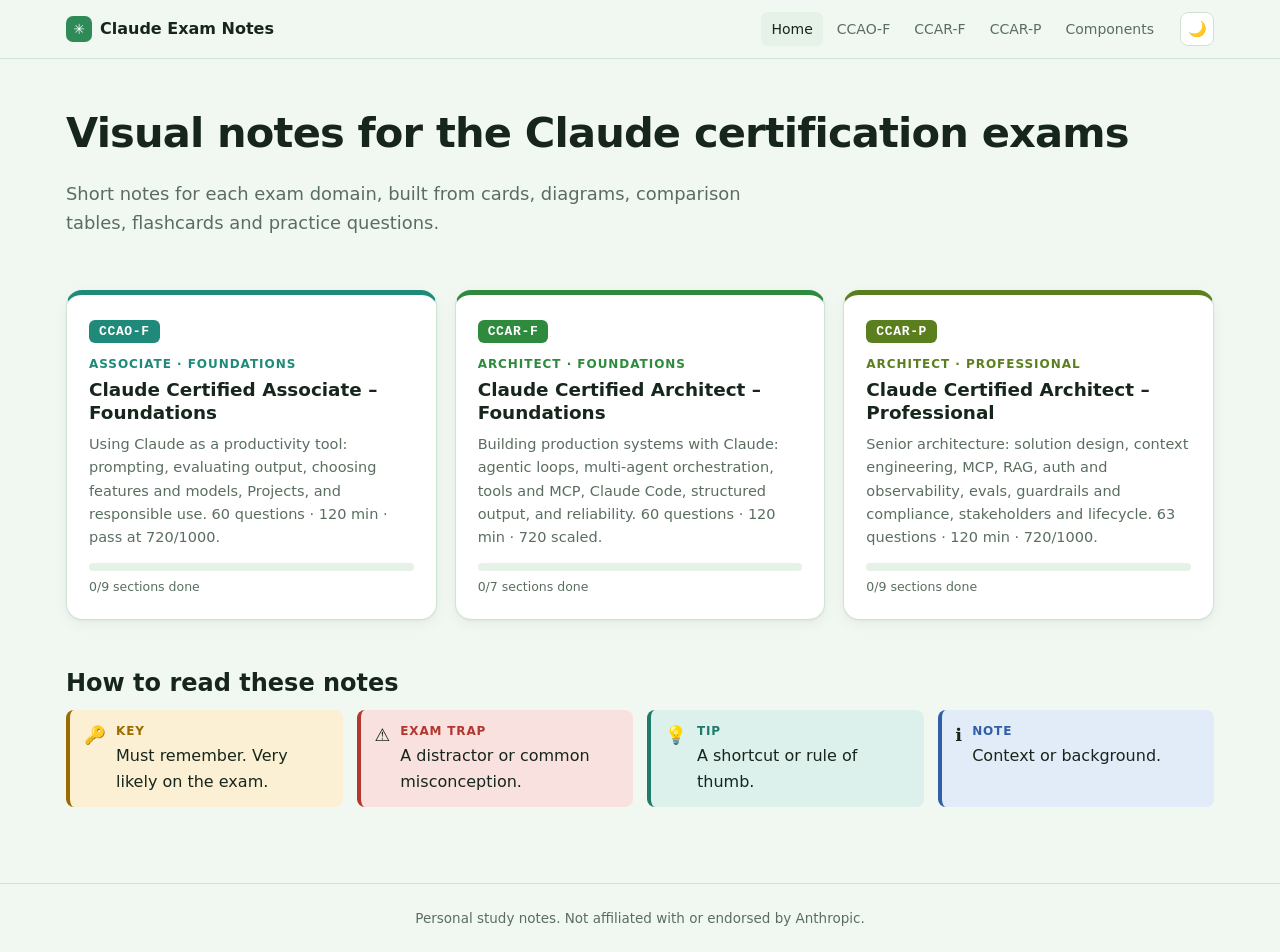
==== commit aec42f3a: "Add CCAR-P visual notes for all 7 domains Notes cover all 38 subdomains from the CertSafari CCAR-P l" ====
--- a/index.html
+++ b/index.html
@@ -50,7 +50,7 @@
         <span class="exam-code">CCAR-P</span>
         <div class="level">Architect · Professional</div>
         <h3>Claude Certified Architect – Professional</h3>
-        <p>[Short description of the exam scope.]</p>
+        <p>Senior architecture: solution design, context engineering, MCP, RAG, auth and observability, evals, guardrails and compliance, stakeholders and lifecycle. 63 questions · 120 min · 720/1000.</p>
         <div class="progress" data-progress-for="ccar-p"><i></i></div>
         <div class="progress-label"></div>
       </a>
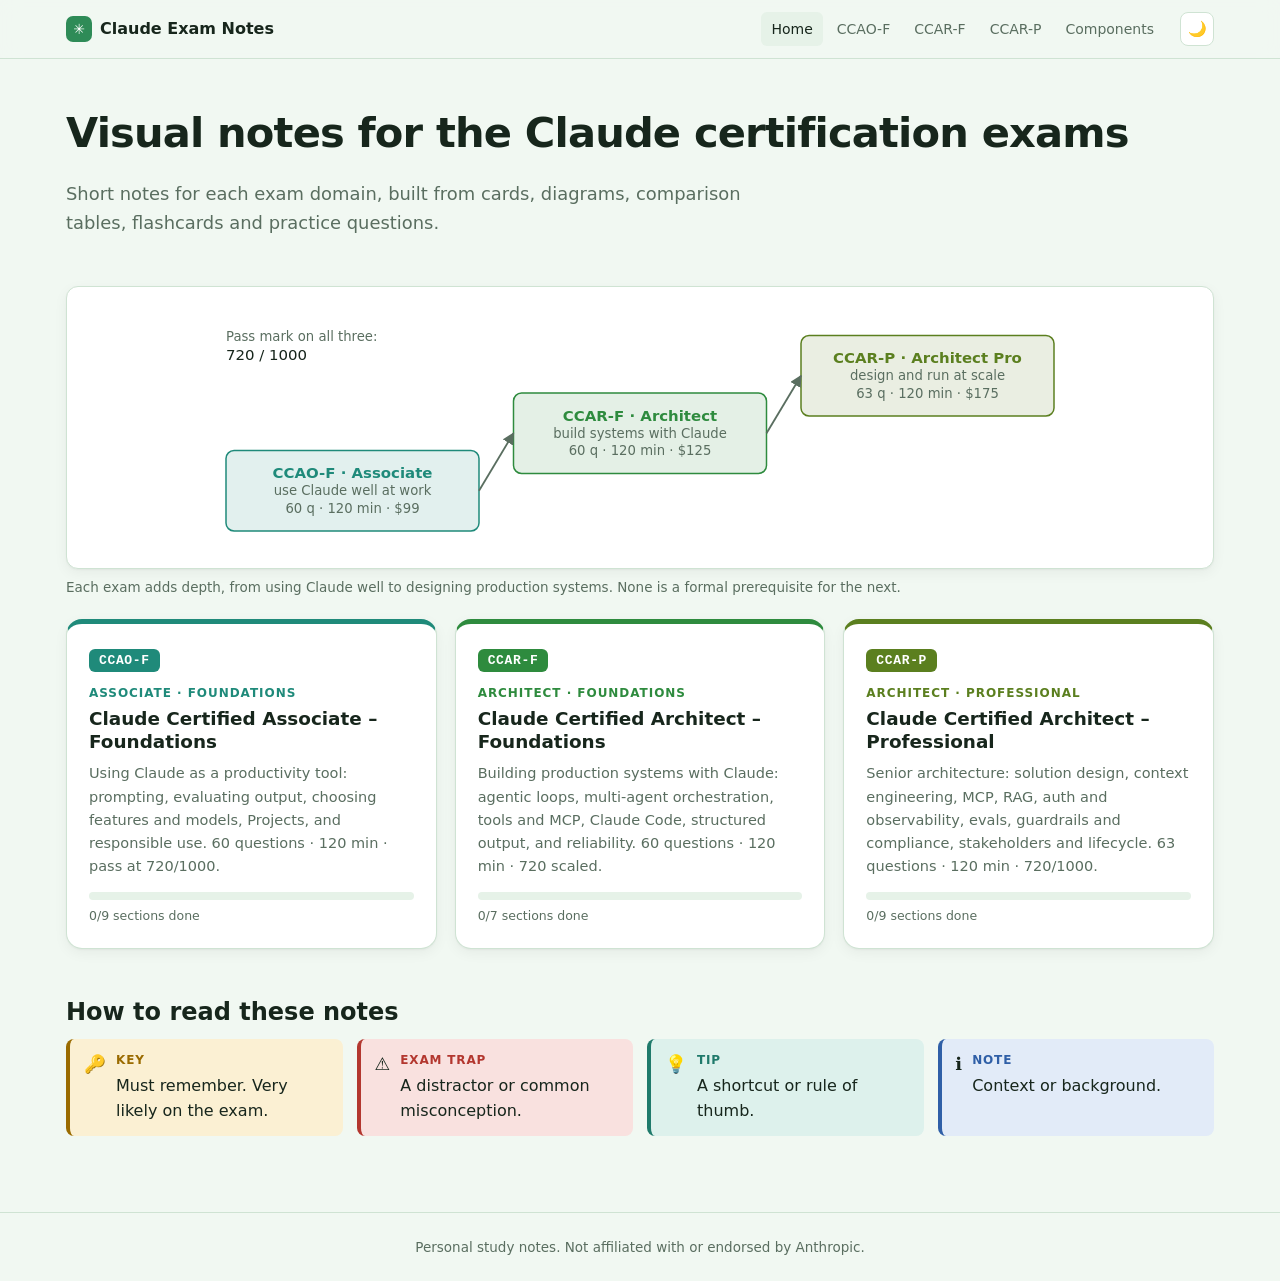
==== commit fefbd2f1: "Add 42 SVG diagrams across all pages Inline, theme-aware SVG diagrams that show mechanisms rather th" ====
--- a/index.html
+++ b/index.html
@@ -29,7 +29,38 @@
       <p class="lead">Short notes for each exam domain, built from cards, diagrams, comparison tables, flashcards and practice questions.</p>
     </section>
 
-    <div class="exam-tiles">
+    <!-- dg:ex-ladder -->
+<figure class="dg" id="fig-ex-ladder">
+<div class="dg-scroll">
+<svg viewBox="0 0 760 220" role="img" aria-label="The three exams as rising steps: Associate Foundations, Architect Foundations, Architect Professional" style="min-width:608px;max-width:874px;margin:0 auto" xmlns="http://www.w3.org/2000/svg">
+<defs><marker id="ah-ex-ladder" viewBox="0 0 10 10" refX="9" refY="5" markerWidth="6.5" markerHeight="6.5" orient="auto-start-reverse"><path d="M0,0 L10,5 L0,10 z" class="ah"/></marker><marker id="ah-ex-ladder-a" viewBox="0 0 10 10" refX="9" refY="5" markerWidth="6.5" markerHeight="6.5" orient="auto-start-reverse"><path d="M0,0 L10,5 L0,10 z" class="ah a"/></marker><marker id="ah-ex-ladder-x" viewBox="0 0 10 10" refX="9" refY="5" markerWidth="6.5" markerHeight="6.5" orient="auto-start-reverse"><path d="M0,0 L10,5 L0,10 z" class="ah bad"/></marker><marker id="ah-ex-ladder-o" viewBox="0 0 10 10" refX="9" refY="5" markerWidth="6.5" markerHeight="6.5" orient="auto-start-reverse"><path d="M0,0 L10,5 L0,10 z" class="ah ok"/></marker></defs>
+<g class="bx c1"><rect x="20" y="130" width="220" height="70" rx="7"/>
+<text x="130" y="154" class="b" text-anchor="middle">CCAO-F · Associate</text>
+<text x="130" y="169" class="s" text-anchor="middle">use Claude well at work</text>
+<text x="130" y="184" class="s" text-anchor="middle">60 q · 120 min · $99</text>
+</g>
+<g class="bx c2"><rect x="270" y="80" width="220" height="70" rx="7"/>
+<text x="380" y="104" class="b" text-anchor="middle">CCAR-F · Architect</text>
+<text x="380" y="119" class="s" text-anchor="middle">build systems with Claude</text>
+<text x="380" y="134" class="s" text-anchor="middle">60 q · 120 min · $125</text>
+</g>
+<g class="bx c3"><rect x="520" y="30" width="220" height="70" rx="7"/>
+<text x="630" y="54" class="b" text-anchor="middle">CCAR-P · Architect Pro</text>
+<text x="630" y="69" class="s" text-anchor="middle">design and run at scale</text>
+<text x="630" y="84" class="s" text-anchor="middle">63 q · 120 min · $175</text>
+</g>
+<path class="ln " d="M240,165 L270,115" marker-end="url(#ah-ex-ladder)"/>
+<path class="ln " d="M490,115 L520,65" marker-end="url(#ah-ex-ladder)"/>
+<g class="tx ">
+<text x="20" y="34.5" class="s" text-anchor="start">Pass mark on all three:</text>
+<text x="20" y="51.5" class="r" text-anchor="start">720 / 1000</text>
+</g>
+</svg>
+</div>
+<figcaption>Each exam adds depth, from using Claude well to designing production systems. None is a formal prerequisite for the next.</figcaption>
+</figure>
+<!-- /dg:ex-ladder -->
+<div class="exam-tiles">
       <a class="exam-tile" data-exam="ccao-f" href="exams/ccao-f.html">
         <span class="exam-code">CCAO-F</span>
         <div class="level">Associate · Foundations</div>
--- a/assets/css/style.css
+++ b/assets/css/style.css
@@ -315,3 +315,53 @@
 
 /* Bold words inside a flow-step description stay inline */
 .flow .step span b { display: inline; font-size: inherit; }
+
+/* ==========================================================================
+   SVG diagrams (generated by tools/build_diagrams.py)
+   All colours come from the theme variables, so diagrams follow dark mode
+   and each page's exam colour. On narrow screens a diagram scrolls inside
+   its own frame instead of shrinking its text.
+   ========================================================================== */
+.dg { margin: 6px 0 22px; }
+.dg-scroll { overflow-x: auto; background: var(--surface); border: 1px solid var(--border);
+             border-radius: var(--radius); padding: 14px; box-shadow: var(--shadow); }
+.dg svg { display: block; width: 100%; height: auto; }
+.dg figcaption { font-size: 13.5px; color: var(--muted); margin-top: 8px; line-height: 1.5; }
+.dg text { font-family: var(--font); font-size: 13px; fill: var(--text); }
+.dg text.b { font-weight: 650; }
+.dg text.s { font-size: 11.5px; fill: var(--muted); }
+.dg text.m { font-family: var(--mono); font-size: 12px; }
+.dg text.x, .dg text.xm { fill: var(--trap); }
+.dg text.xm { font-size: 18px; font-weight: 700; }
+.dg text.lb { font-size: 11.5px; fill: var(--muted); paint-order: stroke; stroke: var(--surface);
+              stroke-width: 5px; stroke-linejoin: round; }
+.dg .bx rect, .dg .bx circle, .dg .dm polygon { fill: var(--surface-2); stroke: var(--border); stroke-width: 1.3; }
+.dg .dm polygon { fill: var(--surface); stroke: var(--muted); }
+.dg .bx.a rect, .dg .bx.a circle, .dg .dm.a polygon { fill: color-mix(in srgb, var(--exam) 13%, var(--surface)); stroke: var(--exam); }
+.dg .bx.ok rect, .dg .bx.ok circle { fill: var(--tip-soft); stroke: var(--tip); }
+.dg .bx.bad rect, .dg .bx.bad circle { fill: var(--trap-soft); stroke: var(--trap); }
+.dg .bx.warn rect, .dg .bx.warn circle { fill: var(--key-soft); stroke: var(--key); }
+.dg .bx.ok text.b { fill: var(--tip); } .dg .bx.bad text.b { fill: var(--trap); } .dg .bx.warn text.b { fill: var(--key); }
+.dg .bx.a text.b { fill: var(--exam); }
+.dg .bx.dash rect { fill: var(--surface); stroke: var(--muted); stroke-dasharray: 5 4; }
+.dg .bx.frame rect { fill: none; stroke: var(--border); stroke-width: 1.5; stroke-dasharray: 7 5; }
+.dg .bx.c1 rect { fill: color-mix(in srgb, var(--ccao-f) 13%, var(--surface)); stroke: var(--ccao-f); }
+.dg .bx.c2 rect { fill: color-mix(in srgb, var(--ccar-f) 13%, var(--surface)); stroke: var(--ccar-f); }
+.dg .bx.c3 rect { fill: color-mix(in srgb, var(--ccar-p) 13%, var(--surface)); stroke: var(--ccar-p); }
+.dg .bx.c1 text.b { fill: var(--ccao-f); } .dg .bx.c2 text.b { fill: var(--ccar-f); } .dg .bx.c3 text.b { fill: var(--ccar-p); }
+.dg .ln { fill: none; stroke: var(--muted); stroke-width: 1.6; }
+.dg .ln.a { stroke: var(--exam); } .dg .ln.ok { stroke: var(--tip); } .dg .ln.bad { stroke: var(--trap); }
+.dg .ln.d { stroke-dasharray: 5 4; }
+.dg .ln.ax { stroke: var(--muted); stroke-width: 1.2; }
+.dg .ln.curve { stroke: var(--exam); stroke-width: 2.4; }
+.dg .ah { fill: var(--muted); } .dg .ah.a { fill: var(--exam); } .dg .ah.bad { fill: var(--trap); } .dg .ah.ok { fill: var(--tip); }
+.dg .dot { fill: var(--exam); stroke: var(--surface); stroke-width: 2; }
+.dg .dot.m { fill: var(--muted); }
+.dg .bp { fill: var(--exam); }
+.dg rect.zone { fill: var(--tip-soft); }
+.dg rect.seg-a { fill: color-mix(in srgb, var(--exam) 30%, var(--surface)); }
+@media print { .dg-scroll { overflow: visible; box-shadow: none; } .dg svg { min-width: 0 !important; } }
+@media (max-width: 700px) {
+  .dg figcaption::before { content: "↔ Swipe the diagram to see all of it. "; font-weight: 600; }
+  .site-header { position: static; }
+}
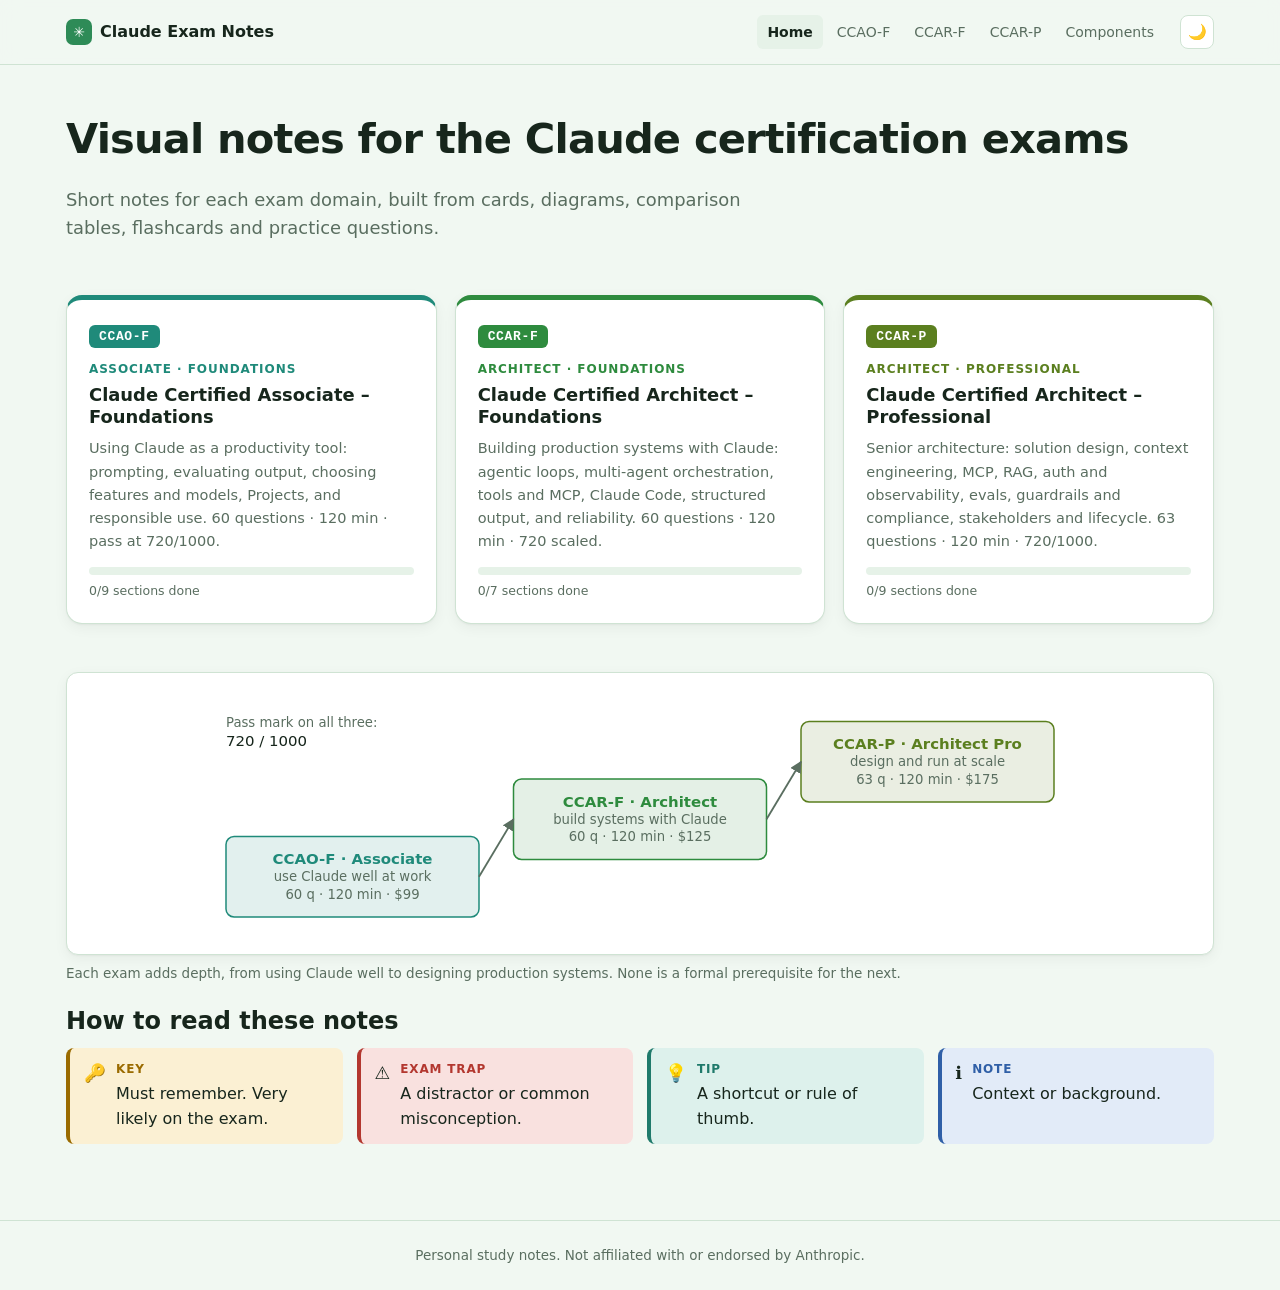
==== commit 4d0124b4: "Make the site mobile first The stylesheet is rewritten so the plain rules are for phones and wider s" ====
--- a/index.html
+++ b/index.html
@@ -3,6 +3,7 @@
 <head>
   <meta charset="utf-8">
   <meta name="viewport" content="width=device-width, initial-scale=1">
+  <meta name="theme-color" content="#f1f8f2">
   <title>Claude Exam Notes</title>
   <meta name="description" content="Short, visual study notes for the Anthropic Claude certification exams: CCAO-F, CCAR-F and CCAR-P.">
   <link rel="icon" href="data:image/svg+xml,<svg xmlns='http://www.w3.org/2000/svg' viewBox='0 0 100 100'><text y='.9em' font-size='90'>✳️</text></svg>">
@@ -28,6 +29,33 @@
       <h1>Visual notes for the Claude certification exams</h1>
       <p class="lead">Short notes for each exam domain, built from cards, diagrams, comparison tables, flashcards and practice questions.</p>
     </section>
+
+    <div class="exam-tiles">
+      <a class="exam-tile" data-exam="ccao-f" href="exams/ccao-f.html">
+        <span class="exam-code">CCAO-F</span>
+        <div class="level">Associate · Foundations</div>
+        <h3>Claude Certified Associate – Foundations</h3>
+        <p>Using Claude as a productivity tool: prompting, evaluating output, choosing features and models, Projects, and responsible use. 60 questions · 120 min · pass at 720/1000.</p>
+        <div class="progress" data-progress-for="ccao-f"><i></i></div>
+        <div class="progress-label"></div>
+      </a>
+      <a class="exam-tile" data-exam="ccar-f" href="exams/ccar-f.html">
+        <span class="exam-code">CCAR-F</span>
+        <div class="level">Architect · Foundations</div>
+        <h3>Claude Certified Architect – Foundations</h3>
+        <p>Building production systems with Claude: agentic loops, multi-agent orchestration, tools and MCP, Claude Code, structured output, and reliability. 60 questions · 120 min · 720 scaled.</p>
+        <div class="progress" data-progress-for="ccar-f"><i></i></div>
+        <div class="progress-label"></div>
+      </a>
+      <a class="exam-tile" data-exam="ccar-p" href="exams/ccar-p.html">
+        <span class="exam-code">CCAR-P</span>
+        <div class="level">Architect · Professional</div>
+        <h3>Claude Certified Architect – Professional</h3>
+        <p>Senior architecture: solution design, context engineering, MCP, RAG, auth and observability, evals, guardrails and compliance, stakeholders and lifecycle. 63 questions · 120 min · 720/1000.</p>
+        <div class="progress" data-progress-for="ccar-p"><i></i></div>
+        <div class="progress-label"></div>
+      </a>
+    </div>
 
     <!-- dg:ex-ladder -->
 <figure class="dg" id="fig-ex-ladder">
@@ -60,32 +88,6 @@
 <figcaption>Each exam adds depth, from using Claude well to designing production systems. None is a formal prerequisite for the next.</figcaption>
 </figure>
 <!-- /dg:ex-ladder -->
-<div class="exam-tiles">
-      <a class="exam-tile" data-exam="ccao-f" href="exams/ccao-f.html">
-        <span class="exam-code">CCAO-F</span>
-        <div class="level">Associate · Foundations</div>
-        <h3>Claude Certified Associate – Foundations</h3>
-        <p>Using Claude as a productivity tool: prompting, evaluating output, choosing features and models, Projects, and responsible use. 60 questions · 120 min · pass at 720/1000.</p>
-        <div class="progress" data-progress-for="ccao-f"><i></i></div>
-        <div class="progress-label"></div>
-      </a>
-      <a class="exam-tile" data-exam="ccar-f" href="exams/ccar-f.html">
-        <span class="exam-code">CCAR-F</span>
-        <div class="level">Architect · Foundations</div>
-        <h3>Claude Certified Architect – Foundations</h3>
-        <p>Building production systems with Claude: agentic loops, multi-agent orchestration, tools and MCP, Claude Code, structured output, and reliability. 60 questions · 120 min · 720 scaled.</p>
-        <div class="progress" data-progress-for="ccar-f"><i></i></div>
-        <div class="progress-label"></div>
-      </a>
-      <a class="exam-tile" data-exam="ccar-p" href="exams/ccar-p.html">
-        <span class="exam-code">CCAR-P</span>
-        <div class="level">Architect · Professional</div>
-        <h3>Claude Certified Architect – Professional</h3>
-        <p>Senior architecture: solution design, context engineering, MCP, RAG, auth and observability, evals, guardrails and compliance, stakeholders and lifecycle. 63 questions · 120 min · 720/1000.</p>
-        <div class="progress" data-progress-for="ccar-p"><i></i></div>
-        <div class="progress-label"></div>
-      </a>
-    </div>
 
     <h2>How to read these notes</h2>
     <div class="grid" style="margin-bottom:60px">
--- a/assets/css/style.css
+++ b/assets/css/style.css
@@ -1,6 +1,10 @@
 /* ==========================================================================
    Claude Exam Visual Notes — design system
-   Tokens → base → layout → components → utilities → print
+   Mobile first: the plain rules are for phones. Wider screens add to them:
+     600px  large phones in landscape, small tablets
+     720px  header on one row, flow steps side by side
+     960px  sticky header and the table of contents as a sidebar
+   Tokens → base → header → layout → components → diagrams → print
    ========================================================================== */
 
 /* ---------- Tokens ---------- */
@@ -33,6 +37,8 @@
   --font: "Inter", system-ui, -apple-system, "Segoe UI", Roboto, sans-serif;
   --mono: "JetBrains Mono", ui-monospace, SFMono-Regular, Menlo, monospace;
   --maxw: 1180px;
+  --gutter: 16px;
+  color-scheme: light;
 }
 
 @media (prefers-color-scheme: dark) {
@@ -43,6 +49,7 @@
     --key: #e7bd52; --key-soft: #3a3019; --info: #85aef0; --info-soft: #1f2a3c;
     --ccao-f: #4fc9b5; --ccar-f: #6fcf7f; --ccar-p: #a8cf5f;
     --shadow: 0 1px 2px rgba(0,0,0,.3), 0 4px 14px rgba(0,0,0,.25);
+    color-scheme: dark;
   }
 }
 :root[data-theme="dark"] {
@@ -52,6 +59,7 @@
   --key: #e7bd52; --key-soft: #3a3019; --info: #85aef0; --info-soft: #1f2a3c;
   --ccao-f: #4fc9b5; --ccar-f: #6fcf7f; --ccar-p: #a8cf5f;
   --shadow: 0 1px 2px rgba(0,0,0,.3), 0 4px 14px rgba(0,0,0,.25);
+  color-scheme: dark;
 }
 
 body[data-exam="ccao-f"] { --exam: var(--ccao-f); }
@@ -60,105 +68,196 @@
 
 /* ---------- Base ---------- */
 *, *::before, *::after { box-sizing: border-box; }
-html { scroll-behavior: smooth; scroll-padding-top: 80px; }
+html { scroll-behavior: smooth; scroll-padding-top: 64px; -webkit-text-size-adjust: 100%; text-size-adjust: 100%; }
 body {
   margin: 0; background: var(--bg); color: var(--text);
   font: 16px/1.6 var(--font); -webkit-font-smoothing: antialiased;
+  overflow-wrap: break-word;
 }
 h1, h2, h3, h4 { line-height: 1.25; margin: 0 0 .5em; }
-h1 { font-size: clamp(1.8rem, 4vw, 2.6rem); letter-spacing: -.02em; }
-h2 { font-size: 1.5rem; }
-h3 { font-size: 1.12rem; }
+h1 { font-size: clamp(1.55rem, 6.4vw, 2.6rem); letter-spacing: -.02em; }
+h2 { font-size: 1.3rem; }
+h3 { font-size: 1.08rem; }
 p { margin: 0 0 .8em; }
 a { color: var(--exam); text-decoration: none; }
-a:hover { text-decoration: underline; }
+@media (hover: hover) { a:hover { text-decoration: underline; } }
+a, button, summary, label, input { -webkit-tap-highlight-color: transparent; touch-action: manipulation; }
+:focus-visible { outline: 2px solid var(--exam); outline-offset: 2px; }
 code { font: .88em var(--mono); background: var(--surface-2); padding: .1em .35em; border-radius: 4px; }
 pre { background: var(--surface-2); border: 1px solid var(--border); border-radius: var(--radius-sm);
-      padding: 14px 16px; overflow-x: auto; font: 13.5px/1.5 var(--mono); }
+      padding: 12px 14px; overflow-x: auto; font: 13px/1.5 var(--mono); }
 pre code { background: none; padding: 0; }
 ul, ol { padding-left: 1.2em; margin: 0 0 .8em; }
 li { margin: .2em 0; }
 hr { border: 0; border-top: 1px solid var(--border); margin: 2rem 0; }
 
-/* ---------- Header ---------- */
+@media (min-width: 600px) {
+  h2 { font-size: 1.5rem; }
+  h3 { font-size: 1.12rem; }
+  pre { padding: 14px 16px; font-size: 13.5px; }
+}
+@media (min-width: 960px) {
+  html { scroll-padding-top: 80px; }
+}
+
+/* ---------- Header ----------
+   Phones: brand and theme button on top, the page links in a swipeable row
+   below, and the header scrolls away so the section bar can stick instead. */
 .site-header {
-  position: sticky; top: 0; z-index: 20;
   background: color-mix(in srgb, var(--bg) 88%, transparent);
-  backdrop-filter: blur(10px); border-bottom: 1px solid var(--border);
+  border-bottom: 1px solid var(--border);
 }
 .site-header .inner {
-  max-width: var(--maxw); margin: 0 auto; padding: 12px 16px;
-  display: flex; align-items: center; gap: 16px; flex-wrap: wrap;
-}
-.brand { font-weight: 700; color: var(--text); display: flex; align-items: center; gap: 8px; }
+  max-width: var(--maxw); margin: 0 auto; padding: 10px var(--gutter) 0;
+  display: grid; grid-template-columns: minmax(0, 1fr) auto; align-items: center; gap: 6px 12px;
+}
+.brand { grid-column: 1; grid-row: 1; font-weight: 700; color: var(--text); display: flex; align-items: center; gap: 8px; min-height: 40px; }
 .brand:hover { text-decoration: none; }
 .brand .logo { width: 26px; height: 26px; border-radius: 7px; background: var(--accent);
                display: grid; place-items: center; color: var(--on-accent); font-size: 14px; }
-.nav { display: flex; gap: 4px; flex-wrap: wrap; margin-left: auto; }
-.nav a { color: var(--muted); padding: 6px 10px; border-radius: 6px; font-size: 14px; font-weight: 500; }
-.nav a:hover, .nav a[aria-current="page"] { background: var(--surface-2); color: var(--text); text-decoration: none; }
-.icon-btn { border: 1px solid var(--border); background: var(--surface); color: var(--text);
-            border-radius: 8px; width: 34px; height: 34px; cursor: pointer; font-size: 15px; }
+.icon-btn { grid-column: 2; grid-row: 1; border: 1px solid var(--border); background: var(--surface); color: var(--text);
+            border-radius: 10px; width: 40px; height: 40px; cursor: pointer; font-size: 16px; }
+.nav { grid-column: 1 / -1; grid-row: 2; display: flex; gap: 4px; overflow-x: auto; scrollbar-width: none;
+       margin: 0 calc(-1 * var(--gutter)); padding: 0 var(--gutter) 10px; }
+.nav::-webkit-scrollbar { display: none; }
+.nav a { flex: none; display: flex; align-items: center; min-height: 38px; padding: 0 14px; border-radius: 999px;
+         color: var(--muted); font-size: 14px; font-weight: 500; white-space: nowrap; }
+.nav a:hover { text-decoration: none; }
+.nav a[aria-current="page"] { background: var(--surface-2); color: var(--text); font-weight: 600; }
+
+@media (min-width: 720px) {
+  .site-header .inner { display: flex; gap: 16px; padding: 12px var(--gutter); }
+  .nav { margin: 0 0 0 auto; padding: 0; overflow: visible; }
+  .nav a { min-height: 34px; padding: 0 10px; border-radius: 6px; }
+  .nav a:hover { background: var(--surface-2); color: var(--text); }
+  .icon-btn { width: 34px; height: 34px; border-radius: 8px; font-size: 15px; }
+}
+@media (min-width: 960px) {
+  .site-header { position: sticky; top: 0; z-index: 20; backdrop-filter: blur(10px); }
+}
 
 /* ---------- Layout ---------- */
-.container { max-width: var(--maxw); margin: 0 auto; padding: 0 16px; }
-.hero { padding: 48px 0 28px; }
-.hero .lead { font-size: 1.12rem; color: var(--muted); max-width: 720px; }
-.with-toc { display: grid; grid-template-columns: 240px minmax(0, 1fr); gap: 36px; padding-bottom: 80px; }
-@media (max-width: 900px) { .with-toc { grid-template-columns: 1fr; } .toc { display: none; } }
-
-.toc { position: sticky; top: 76px; align-self: start; max-height: calc(100vh - 96px); overflow: auto;
-       font-size: 14px; padding-right: 8px; }
+.container { max-width: var(--maxw); margin: 0 auto; padding: 0 var(--gutter); }
+.hero { padding: 22px 0 10px; }
+.hero .lead { font-size: 1.02rem; color: var(--muted); max-width: 720px; }
+.with-toc { padding-bottom: 64px; }
+.with-toc > * { min-width: 0; }
+
+@media (min-width: 600px) {
+  .hero { padding: 48px 0 28px; }
+  .hero .lead { font-size: 1.12rem; }
+}
+@media (min-width: 960px) {
+  .with-toc { display: grid; grid-template-columns: 240px minmax(0, 1fr); gap: 36px; padding-bottom: 80px; }
+}
+
+/* ---------- Table of contents ----------
+   Phones and tablets: a bar that sticks to the top of the screen, shows the
+   section you are reading, and opens the full list. Desktop: a sidebar. */
+.toc { position: sticky; top: 0; z-index: 15; margin: 0 calc(-1 * var(--gutter)) 16px; padding: 0 var(--gutter);
+       background: color-mix(in srgb, var(--bg) 92%, transparent); backdrop-filter: blur(10px);
+       border-bottom: 1px solid var(--border); font-size: 15px; }
+.toc-toggle { display: flex; align-items: center; gap: 10px; width: 100%; min-height: 50px; padding: 0;
+              background: none; border: 0; color: var(--text); font: 600 15px var(--font); text-align: left; cursor: pointer; }
+.toc-cur { flex: 1; min-width: 0; display: flex; align-items: center; gap: 8px; }
+.toc-cur .toc-label { white-space: nowrap; overflow: hidden; text-overflow: ellipsis; }
+.toc-meta { flex: none; font-size: 12.5px; font-weight: 500; color: var(--muted); }
+.toc-caret { flex: none; width: 30px; height: 30px; border-radius: 50%; display: grid; place-items: center;
+             background: var(--surface-2); font-size: 12px; transition: transform .2s; }
+.toc.open .toc-caret { transform: rotate(180deg); }
+.toc-panel { display: none; position: absolute; left: 0; right: 0; top: 100%; max-height: min(70vh, 560px); overflow: auto;
+             overscroll-behavior: contain; padding: 8px var(--gutter) 14px; background: var(--bg);
+             border-bottom: 1px solid var(--border); box-shadow: 0 14px 24px rgba(0,0,0,.12); }
+.toc.open .toc-panel { display: block; }
 .toc .toc-title { font-size: 12px; text-transform: uppercase; letter-spacing: .08em; color: var(--muted); margin-bottom: 8px; }
-.toc a { display: block; color: var(--muted); padding: 5px 10px; border-left: 2px solid var(--border); }
-.toc a.active { color: var(--exam); border-left-color: var(--exam); font-weight: 600; }
-.toc a:hover { text-decoration: none; color: var(--text); }
+.toc nav a { display: flex; align-items: center; gap: 10px; min-height: 44px; padding: 6px 12px;
+             color: var(--muted); border-left: 2px solid var(--border); line-height: 1.35; }
+.toc nav a.active { color: var(--exam); border-left-color: var(--exam); font-weight: 600; }
+.toc nav a:hover { text-decoration: none; color: var(--text); }
+.toc nav a.done::after { content: "✓"; margin-left: auto; padding-left: 8px; color: var(--tip); font-weight: 700; }
+.toc-num { flex: none; min-width: 26px; text-align: center; font: 700 11.5px var(--mono); color: var(--exam);
+           background: color-mix(in srgb, var(--exam) 14%, transparent); padding: 2px 5px; border-radius: 5px; }
 .toc .progress { margin: 16px 0 0; }
 
-/* ---------- Exam hero badge ---------- */
+@media (min-width: 960px) {
+  .toc { top: 76px; align-self: start; max-height: calc(100vh - 96px); overflow: auto; margin: 0; padding: 0 8px 0 0;
+         background: none; backdrop-filter: none; border: 0; font-size: 14px; }
+  .toc-toggle { display: none; }
+  .toc-panel { display: block; position: static; max-height: none; overflow: visible; padding: 0; background: none; border: 0; box-shadow: none; }
+  .toc nav a { min-height: 0; padding: 5px 10px; }
+}
+
+/* ---------- Exam hero badge and facts ---------- */
 .exam-code { display: inline-block; font: 700 13px var(--mono); letter-spacing: .05em;
              color: var(--on-accent); background: var(--exam); padding: 4px 10px; border-radius: 6px; margin-bottom: 12px; }
-.meta-row { display: flex; flex-wrap: wrap; gap: 10px; margin-top: 16px; }
-.meta { background: var(--surface); border: 1px solid var(--border); border-radius: 999px;
-        padding: 5px 12px; font-size: 13.5px; color: var(--muted); }
-.meta b { color: var(--text); }
+/* Phones: a two-column grid of facts, label above value */
+.meta-row { display: grid; grid-template-columns: repeat(2, minmax(0, 1fr)); gap: 8px; margin-top: 16px; }
+.meta { display: flex; flex-direction: column; background: var(--surface); border: 1px solid var(--border); border-radius: 10px;
+        padding: 7px 12px; font-size: 12.5px; line-height: 1.35; color: var(--muted); }
+.meta b { color: var(--text); font-size: 14.5px; }
+@media (min-width: 600px) {
+  .meta-row { display: flex; flex-wrap: wrap; gap: 10px; }
+  .meta { display: block; border-radius: 999px; padding: 5px 12px; font-size: 13.5px; line-height: 1.6; }
+  .meta b { font-size: inherit; }
+}
 
 /* ---------- Search ---------- */
-.search { width: 100%; padding: 11px 14px; border: 1px solid var(--border); border-radius: var(--radius-sm);
-          background: var(--surface); color: var(--text); font: inherit; margin-bottom: 24px; }
+.search { width: 100%; min-height: 46px; padding: 11px 14px; border: 1px solid var(--border); border-radius: var(--radius-sm);
+          background: var(--surface); color: var(--text); font: inherit; font-size: 16px; margin-bottom: 20px; }
 .search:focus { outline: 2px solid var(--exam); outline-offset: 1px; }
 
 /* ==========================================================================
    COMPONENTS
    ========================================================================== */
 
-/* Domain section — one per exam domain/topic */
-.domain { margin-bottom: 56px; }
-.domain-head { display: flex; align-items: center; gap: 12px; flex-wrap: wrap;
-               padding-bottom: 10px; border-bottom: 2px solid var(--exam); margin-bottom: 20px; }
-.domain-head h2 { margin: 0; }
+/* Domain section — one per exam domain/topic.
+   Phones: number and title on the first row, weight and "Done" below. */
+.domain { margin-bottom: 44px; }
+.domain-head { display: flex; align-items: center; gap: 8px 10px; flex-wrap: wrap;
+               padding-bottom: 10px; border-bottom: 2px solid var(--exam); margin-bottom: 18px; }
+.domain-head h2 { margin: 0; flex: 1 1 calc(100% - 60px); min-width: 0; }
 .domain-num { font: 700 13px var(--mono); color: var(--exam); background: color-mix(in srgb, var(--exam) 14%, transparent);
               padding: 3px 8px; border-radius: 6px; }
-.weight { margin-left: auto; font-size: 13px; color: var(--muted); display: flex; align-items: center; gap: 8px; }
+.weight { font-size: 13px; color: var(--muted); display: flex; align-items: center; gap: 8px; }
 .weight .bar { width: 90px; height: 7px; background: var(--surface-2); border-radius: 99px; overflow: hidden; }
 .weight .bar i { display: block; height: 100%; background: var(--exam); }
-.done-toggle { font-size: 13px; color: var(--muted); display: flex; align-items: center; gap: 6px; cursor: pointer; user-select: none; }
-.done-toggle input { accent-color: var(--exam); width: 16px; height: 16px; }
+.done-toggle { margin-left: auto; font-size: 13.5px; color: var(--muted); display: flex; align-items: center; gap: 8px;
+               min-height: 36px; padding: 0 14px 0 10px; border: 1px solid var(--border); border-radius: 999px;
+               background: var(--surface); cursor: pointer; user-select: none; }
+.done-toggle input { accent-color: var(--exam); width: 18px; height: 18px; margin: 0; }
+.domain.is-done .done-toggle { color: var(--tip); border-color: var(--tip); background: var(--tip-soft); font-weight: 600; }
 .domain.is-done .domain-head h2 { opacity: .6; }
+@media (min-width: 600px) {
+  .domain { margin-bottom: 56px; }
+  .domain-head { gap: 12px; margin-bottom: 20px; }
+  .domain-head h2 { flex: 0 1 auto; }
+  .weight { margin-left: auto; }
+  .done-toggle { margin-left: auto; }
+  .weight ~ .done-toggle { margin-left: 4px; }
+}
+
+/* Subdomain heading inside a domain: <h3 class="sub"><span>1.1</span> Title</h3> */
+h3.sub { display: flex; align-items: baseline; gap: 10px; margin: 28px 0 12px; font-size: 1.1rem; }
+h3.sub > span { font: 700 12px var(--mono); color: var(--exam); background: color-mix(in srgb, var(--exam) 14%, transparent);
+                padding: 2px 7px; border-radius: 5px; flex: none; }
+h3.sub:first-of-type { margin-top: 4px; }
+@media (min-width: 600px) { h3.sub { font-size: 1.15rem; } }
 
 /* Concept cards grid */
-.grid { display: grid; gap: 14px; grid-template-columns: repeat(auto-fill, minmax(250px, 1fr)); margin-bottom: 20px; }
+.grid { display: grid; gap: 12px; grid-template-columns: repeat(auto-fill, minmax(min(100%, 250px), 1fr)); margin-bottom: 20px; }
 .grid.cols-2 { grid-template-columns: repeat(auto-fill, minmax(min(100%, 380px), 1fr)); }
 .card { background: var(--surface); border: 1px solid var(--border); border-radius: var(--radius);
-        padding: 16px 18px; box-shadow: var(--shadow); }
+        padding: 14px 16px; box-shadow: var(--shadow); }
 .card h3 { display: flex; align-items: center; gap: 8px; }
+.card h4 { margin: 0 0 6px; font-size: 13px; text-transform: uppercase; letter-spacing: .06em; color: var(--exam); }
 .card .ico { font-size: 1.25em; }
 .card p:last-child, .card ul:last-child { margin-bottom: 0; }
 .card.accent { border-top: 3px solid var(--exam); }
+@media (min-width: 600px) { .grid { gap: 14px; } .card { padding: 16px 18px; } }
 
 /* Callouts */
-.callout { border-radius: var(--radius-sm); padding: 12px 16px 12px 14px; margin: 0 0 16px;
-           border-left: 4px solid; display: grid; grid-template-columns: auto 1fr; gap: 10px; }
+.callout { border-radius: var(--radius-sm); padding: 12px 14px 12px 12px; margin: 0 0 16px;
+           border-left: 4px solid; display: grid; grid-template-columns: auto minmax(0, 1fr); gap: 10px; }
 .callout::before { font-size: 1.1em; line-height: 1.5; }
 .callout > div > :last-child { margin-bottom: 0; }
 .callout strong.label { display: block; font-size: 12px; text-transform: uppercase; letter-spacing: .07em; margin-bottom: 2px; }
@@ -166,53 +265,90 @@
 .callout.trap { background: var(--trap-soft); border-color: var(--trap); }  .callout.trap::before { content: "⚠️"; } .callout.trap .label { color: var(--trap); }
 .callout.key  { background: var(--key-soft);  border-color: var(--key); }   .callout.key::before  { content: "🔑"; } .callout.key .label  { color: var(--key); }
 .callout.info { background: var(--info-soft); border-color: var(--info); }  .callout.info::before { content: "ℹ️"; } .callout.info .label { color: var(--info); }
-
-/* Flow / process diagram */
-.flow { display: flex; flex-wrap: wrap; align-items: stretch; gap: 0; margin: 0 0 20px; counter-reset: step; }
-.flow .step { flex: 1 1 140px; position: relative; background: var(--surface); border: 1px solid var(--border);
-              border-radius: var(--radius-sm); padding: 12px 14px; margin: 6px 22px 6px 0; box-shadow: var(--shadow); }
-.flow .step::before { counter-increment: step; content: counter(step); position: absolute; top: -10px; left: 10px;
-                      background: var(--exam); color: var(--on-accent); font: 700 11px var(--mono); width: 20px; height: 20px;
+@media (min-width: 600px) { .callout { padding: 12px 16px 12px 14px; } }
+
+/* Flow / process diagram. (The counter is incremented on .step, not ::before,
+   because the container query's style containment would restart it per step.)
+   Narrow column (phones, or a tight desktop column): steps stacked top to
+   bottom with ↓ between them. Once the flow itself is 700px wide, all steps
+   sit on one row with → between them (a container query, so it depends on
+   the space the flow has, not on the screen). */
+.flow { container-type: inline-size; display: flex; flex-wrap: wrap; gap: 20px 0; margin: 0 0 20px; counter-reset: step; }
+.flow .step { counter-increment: step; flex: 1 1 100%; position: relative; background: var(--surface); border: 1px solid var(--border);
+              border-radius: var(--radius-sm); padding: 10px 14px 10px 46px; box-shadow: var(--shadow); }
+.flow .step::before { content: counter(step); position: absolute; top: 12px; left: 12px;
+                      background: var(--exam); color: var(--on-accent); font: 700 11px var(--mono); width: 22px; height: 22px;
                       border-radius: 50%; display: grid; place-items: center; }
-.flow .step::after { content: "→"; position: absolute; right: -19px; top: 50%; transform: translateY(-50%);
-                     color: var(--exam); font-weight: 700; }
-.flow .step:last-child { margin-right: 0; }
+.flow .step::after { content: "↓"; position: absolute; left: 23px; bottom: -20px; transform: translateX(-50%);
+                     color: var(--exam); font-weight: 700; line-height: 20px; }
 .flow .step:last-child::after { display: none; }
 .flow .step b { display: block; font-size: 14.5px; }
-.flow .step span { font-size: 13px; color: var(--muted); }
-.flow.loop .step:last-child::after { content: "↺"; display: block; right: 8px; top: 8px; transform: none; }
+.flow .step span { font-size: 13.5px; color: var(--muted); }
+.flow .step span b { display: inline; font-size: inherit; }   /* bold words inside a description stay inline */
+.flow.loop .step:last-child::after { content: "↺"; display: block; left: auto; right: 10px; top: 8px; bottom: auto; transform: none; }
+@container (min-width: 700px) {
+  .flow .step { flex: 1 1 0; min-width: 0; padding: 12px; margin: 6px 22px 6px 0; }
+  .flow .step:last-child { margin-right: 0; }
+  .flow .step::before { top: -10px; left: 10px; width: 20px; height: 20px; }
+  .flow .step::after { content: "→"; left: auto; right: -19px; top: 50%; bottom: auto; transform: translateY(-50%); line-height: 1.6; }
+  .flow .step span { font-size: 13px; }
+  .flow.loop .step:last-child::after { right: 8px; top: 8px; transform: none; }
+}
 
 /* Comparison table */
 .table-wrap { overflow-x: auto; margin: 0 0 20px; border: 1px solid var(--border); border-radius: var(--radius); background: var(--surface); }
 table.compare { width: 100%; border-collapse: collapse; font-size: 14.5px; }
-.compare th, .compare td { text-align: left; padding: 10px 14px; border-bottom: 1px solid var(--border); vertical-align: top; }
-.compare thead th { background: var(--surface-2); font-size: 13px; text-transform: uppercase; letter-spacing: .05em; color: var(--muted); }
-.compare tbody th { font-weight: 600; white-space: nowrap; }
+.compare th, .compare td { text-align: left; padding: 10px 12px; border-bottom: 1px solid var(--border); vertical-align: top; }
+.compare thead th { background: var(--surface-2); font-size: 12.5px; text-transform: uppercase; letter-spacing: .05em; color: var(--muted); }
+.compare tbody th { font-weight: 600; min-width: 110px; }
 .compare tr:last-child td, .compare tr:last-child th { border-bottom: 0; }
 .yes { color: var(--tip); font-weight: 700; } .no { color: var(--trap); font-weight: 700; }
+
+/* Phones: a table with three or more columns (marked .stackable by app.js)
+   shows each row as a small card, every cell labelled with its column. */
+@media (max-width: 599.98px) {
+  .compare.stackable thead { display: none; }
+  .compare.stackable, .compare.stackable tbody, .compare.stackable tr { display: block; }
+  .compare.stackable tr { padding: 12px 14px; border-bottom: 1px solid var(--border); }
+  .compare.stackable tr:last-child { border-bottom: 0; }
+  .compare.stackable tbody th { display: block; padding: 0 0 6px; border: 0; font-size: 15px; color: var(--text); }
+  .compare.stackable td { display: grid; grid-template-columns: minmax(0, 36%) minmax(0, 1fr); gap: 12px; padding: 5px 0; border: 0; }
+  .compare.stackable td::before { content: attr(data-label); font-size: 12.5px; font-weight: 600; color: var(--muted); line-height: 1.75; }
+  .compare.stackable td[data-label=""] { display: block; }
+  .compare.stackable td[data-label=""]::before { display: none; }
+}
+@media (min-width: 600px) {
+  .compare th, .compare td { padding: 10px 14px; }
+  .compare thead th { font-size: 13px; }
+  .compare tbody th { white-space: nowrap; min-width: 0; }
+}
 
 /* Tags / chips */
 .chips { display: flex; flex-wrap: wrap; gap: 6px; margin: 0 0 16px; }
 .chip { font-size: 13px; padding: 3px 10px; border-radius: 999px; background: var(--surface-2); border: 1px solid var(--border); }
 .chip.hot { background: var(--accent-soft); border-color: transparent; color: var(--accent); font-weight: 600; }
 
-/* Glossary */
-dl.glossary { display: grid; grid-template-columns: max-content 1fr; gap: 8px 18px; margin: 0 0 20px;
-              background: var(--surface); border: 1px solid var(--border); border-radius: var(--radius); padding: 16px 18px; }
+/* Glossary: stacked on phones, two columns from 600px */
+dl.glossary { display: grid; grid-template-columns: minmax(0, 1fr); gap: 2px; margin: 0 0 20px;
+              background: var(--surface); border: 1px solid var(--border); border-radius: var(--radius); padding: 14px 16px; }
 dl.glossary dt { font-weight: 600; color: var(--exam); }
-dl.glossary dd { margin: 0; }
-@media (max-width: 560px) { dl.glossary { grid-template-columns: 1fr; } dl.glossary dd { margin-bottom: 8px; } }
+dl.glossary dd { margin: 0 0 10px; }
+@media (min-width: 600px) {
+  dl.glossary { grid-template-columns: max-content minmax(0, 1fr); gap: 8px 18px; padding: 16px 18px; }
+  dl.glossary dd { margin: 0; }
+}
 
 /* Mnemonic */
-.mnemonic { background: var(--surface); border: 2px dashed var(--exam); border-radius: var(--radius); padding: 14px 18px; margin: 0 0 20px; }
-.mnemonic .word { font: 800 1.6rem var(--mono); letter-spacing: .25em; color: var(--exam); }
+.mnemonic { background: var(--surface); border: 2px dashed var(--exam); border-radius: var(--radius); padding: 14px 16px; margin: 0 0 20px; }
+.mnemonic .word { font: 800 1.45rem var(--mono); letter-spacing: .2em; color: var(--exam); }
 .mnemonic ul { list-style: none; padding: 0; margin: 6px 0 0; display: flex; flex-wrap: wrap; gap: 6px 18px; }
 .mnemonic li b { color: var(--exam); }
+@media (min-width: 600px) { .mnemonic { padding: 14px 18px; } .mnemonic .word { font-size: 1.6rem; letter-spacing: .25em; } }
 
 /* Flashcards (native <details>, no JS needed) */
 .flashcards { display: grid; gap: 10px; grid-template-columns: repeat(auto-fill, minmax(min(100%, 320px), 1fr)); margin: 0 0 20px; }
 details.qa { background: var(--surface); border: 1px solid var(--border); border-radius: var(--radius-sm); padding: 0; }
-details.qa summary { cursor: pointer; padding: 12px 14px; font-weight: 600; list-style: none; display: flex; gap: 8px; }
+details.qa summary { cursor: pointer; padding: 12px 14px; min-height: 48px; font-weight: 600; list-style: none; display: flex; gap: 8px; }
 details.qa summary::-webkit-details-marker { display: none; }
 details.qa summary::before { content: "Q"; font: 700 12px var(--mono); color: var(--on-accent); background: var(--exam);
                              border-radius: 4px; padding: 2px 6px; height: fit-content; margin-top: 2px; }
@@ -220,55 +356,61 @@
 details.qa .a { padding: 10px 14px 12px; }
 details.qa .a > :last-child { margin-bottom: 0; }
 
-/* Mini quiz (MCQ) */
-.quiz { background: var(--surface); border: 1px solid var(--border); border-radius: var(--radius); padding: 16px 18px; margin: 0 0 20px; }
+/* Mini quiz (MCQ): big tap targets */
+.quiz { background: var(--surface); border: 1px solid var(--border); border-radius: var(--radius); padding: 14px 14px; margin: 0 0 20px; }
 .quiz .q { font-weight: 600; margin-bottom: 10px; }
 .quiz .q::before { content: "Practice · "; color: var(--exam); font-size: 13px; text-transform: uppercase; letter-spacing: .06em; }
-.quiz ol { list-style: upper-alpha; padding-left: 0; margin: 0; display: grid; gap: 6px; }
-.quiz li { list-style-position: inside; padding: 8px 12px; border: 1px solid var(--border); border-radius: var(--radius-sm);
-           cursor: pointer; transition: background .15s; }
-.quiz li:hover { background: var(--surface-2); }
+.quiz ol { list-style: upper-alpha; padding-left: 0; margin: 0; display: grid; gap: 8px; }
+.quiz li { list-style-position: inside; padding: 10px 12px; min-height: 44px; border: 1px solid var(--border); border-radius: var(--radius-sm);
+           cursor: pointer; transition: background .15s; margin: 0; }
+@media (hover: hover) { .quiz li:hover { background: var(--surface-2); } }
 .quiz li.correct { background: var(--tip-soft); border-color: var(--tip); }
 .quiz li.wrong { background: var(--trap-soft); border-color: var(--trap); }
 .quiz .why { display: none; margin-top: 10px; font-size: 14.5px; color: var(--muted); }
 .quiz.answered .why { display: block; }
 .quiz.answered li { cursor: default; }
+@media (min-width: 600px) { .quiz { padding: 16px 18px; } .quiz ol { gap: 6px; } .quiz li { padding: 8px 12px; min-height: 0; } }
 
 /* Cheat sheet / summary box */
 .cheatsheet { background: linear-gradient(135deg, color-mix(in srgb, var(--exam) 12%, var(--surface)), var(--surface));
               border: 1px solid color-mix(in srgb, var(--exam) 35%, var(--border)); border-radius: var(--radius);
-              padding: 16px 20px; margin: 0 0 20px; }
+              padding: 14px 16px; margin: 0 0 20px; }
 .cheatsheet h3::before { content: "📌 "; }
 .cheatsheet ul { columns: 2 260px; column-gap: 28px; margin: 0; }
 .cheatsheet li { break-inside: avoid; }
+@media (min-width: 600px) { .cheatsheet { padding: 16px 20px; } }
 
 /* Two-column "do vs don't" */
-.dodont { display: grid; grid-template-columns: repeat(auto-fit, minmax(min(100%, 260px), 1fr)); gap: 14px; margin: 0 0 20px; }
-.dodont > div { border-radius: var(--radius-sm); padding: 12px 16px; border: 1px solid var(--border); background: var(--surface); }
+.dodont { display: grid; grid-template-columns: repeat(auto-fit, minmax(min(100%, 260px), 1fr)); gap: 12px; margin: 0 0 20px; }
+.dodont > div { border-radius: var(--radius-sm); padding: 12px 14px; border: 1px solid var(--border); background: var(--surface); }
 .dodont .do { border-top: 3px solid var(--tip); }  .dodont .do h4 { color: var(--tip); }
 .dodont .dont { border-top: 3px solid var(--trap); } .dodont .dont h4 { color: var(--trap); }
 .dodont h4 { margin: 0 0 6px; font-size: 13px; text-transform: uppercase; letter-spacing: .07em; }
 .dodont ul { margin: 0; }
+@media (min-width: 600px) { .dodont { gap: 14px; } .dodont > div { padding: 12px 16px; } }
 
 /* Layer / stack diagram */
 .stack { display: grid; gap: 4px; margin: 0 0 20px; max-width: 560px; }
 .stack .layer { padding: 10px 14px; border-radius: 6px; color: var(--on-accent); font-weight: 600; font-size: 14.5px;
-                display: flex; justify-content: space-between; gap: 10px;
+                display: flex; flex-wrap: wrap; justify-content: space-between; gap: 2px 10px;
                 background: color-mix(in srgb, var(--exam) calc(100% - var(--i, 0) * 15%), #888); }
 .stack .layer small { font-weight: 400; opacity: .9; }
 
 /* ---------- Home page exam tiles ---------- */
-.exam-tiles { display: grid; gap: 18px; grid-template-columns: repeat(auto-fit, minmax(min(100%, 300px), 1fr)); margin: 10px 0 48px; }
+.exam-tiles { display: grid; gap: 14px; grid-template-columns: repeat(auto-fit, minmax(min(100%, 300px), 1fr)); margin: 10px 0 32px; }
 .exam-tile { display: block; background: var(--surface); border: 1px solid var(--border); border-radius: 16px;
-             padding: 22px; box-shadow: var(--shadow); color: var(--text); border-top: 5px solid var(--exam);
+             padding: 18px; box-shadow: var(--shadow); color: var(--text); border-top: 5px solid var(--exam);
              transition: transform .15s, box-shadow .15s; }
-.exam-tile:hover { transform: translateY(-3px); text-decoration: none; box-shadow: 0 8px 28px rgba(0,0,0,.09); }
+.exam-tile:hover { text-decoration: none; }
+.exam-tile:active { transform: scale(.99); }
+@media (hover: hover) { .exam-tile:hover { transform: translateY(-3px); box-shadow: 0 8px 28px rgba(0,0,0,.09); } }
 .exam-tile[data-exam="ccao-f"] { --exam: var(--ccao-f); }
 .exam-tile[data-exam="ccar-f"] { --exam: var(--ccar-f); }
 .exam-tile[data-exam="ccar-p"] { --exam: var(--ccar-p); }
-.exam-tile h3 { font-size: 1.15rem; margin-top: 4px; }
+.exam-tile h3 { font-size: 1.12rem; margin-top: 4px; }
 .exam-tile p { color: var(--muted); font-size: 14.5px; }
 .exam-tile .level { font-size: 12px; text-transform: uppercase; letter-spacing: .08em; color: var(--exam); font-weight: 700; }
+@media (min-width: 600px) { .exam-tiles { gap: 18px; margin-bottom: 48px; } .exam-tile { padding: 22px; } }
 .progress { height: 8px; background: var(--surface-2); border-radius: 99px; overflow: hidden; margin-top: 14px; }
 .progress i { display: block; height: 100%; width: 0; background: var(--exam); transition: width .3s; }
 .progress-label { font-size: 12.5px; color: var(--muted); margin-top: 6px; }
@@ -277,54 +419,40 @@
 .legend { display: flex; flex-wrap: wrap; gap: 10px; }
 
 /* ---------- Footer ---------- */
-.site-footer { border-top: 1px solid var(--border); padding: 24px 16px; text-align: center; color: var(--muted); font-size: 13.5px; }
+.site-footer { border-top: 1px solid var(--border); padding: 24px var(--gutter); text-align: center; color: var(--muted); font-size: 13.5px; }
 
 /* ---------- Utilities ---------- */
 .muted { color: var(--muted); }
 .hidden { display: none !important; }
 .placeholder { border: 2px dashed var(--border); border-radius: var(--radius); padding: 18px; color: var(--muted); text-align: center; margin-bottom: 20px; }
-
-/* ---------- Print: turns any page into a compact cheat sheet ---------- */
-@media print {
-  .site-header, .toc, .search, .site-footer, .done-toggle, .icon-btn { display: none !important; }
-  .with-toc { display: block; }
-  body { background: #fff; font-size: 12px; }
-  .card, .quiz, .callout, .flow .step { box-shadow: none; break-inside: avoid; }
-  details.qa .a { display: block; }
-  .domain { break-before: auto; margin-bottom: 24px; }
-}
+.source-note { font-size: 13px; color: var(--muted); margin-top: 14px; }
 
 /* "Show HTML" toggles on the components page */
 details.qa.code-toggle { background: transparent; border-style: dashed; margin-bottom: 8px; }
-details.qa.code-toggle summary { font-weight: 500; font-size: 14px; color: var(--muted); padding: 8px 12px; }
-details.qa.code-toggle summary::before { content: "</>"; background: var(--surface-2); color: var(--muted); }
+details.qa.code-toggle summary { font-weight: 500; font-size: 14px; color: var(--muted); padding: 8px 12px; min-height: 44px; align-items: center; }
+details.qa.code-toggle summary::before { content: "</>"; background: var(--surface-2); color: var(--muted); margin-top: 0; }
 details.qa.code-toggle pre { margin: 0; }
-
-/* Subdomain heading inside a domain: <h3 class="sub"><span>1.1</span> Title</h3> */
-h3.sub { display: flex; align-items: baseline; gap: 10px; margin: 28px 0 12px; font-size: 1.15rem; }
-h3.sub > span { font: 700 12px var(--mono); color: var(--exam); background: color-mix(in srgb, var(--exam) 14%, transparent);
-                padding: 2px 7px; border-radius: 5px; flex: none; }
-h3.sub:first-of-type { margin-top: 4px; }
-.card h4 { margin: 0 0 6px; font-size: 13px; text-transform: uppercase; letter-spacing: .06em; color: var(--exam); }
-.source-note { font-size: 13px; color: var(--muted); margin-top: 14px; }
-
-/* Keep wide tables inside their scroll wrapper on narrow screens */
-.with-toc > * { min-width: 0; }
-@media (max-width: 900px) { .with-toc { grid-template-columns: minmax(0, 1fr); } }
-@media (max-width: 640px) { .compare tbody th { white-space: normal; min-width: 110px; } }
-
-/* Bold words inside a flow-step description stay inline */
-.flow .step span b { display: inline; font-size: inherit; }
 
 /* ==========================================================================
    SVG diagrams (generated by tools/build_diagrams.py)
    All colours come from the theme variables, so diagrams follow dark mode
    and each page's exam colour. On narrow screens a diagram scrolls inside
-   its own frame instead of shrinking its text.
+   its own frame instead of shrinking its text; app.js marks the ones that
+   do (.scrolls) so only they get the swipe hint and edge shadows.
    ========================================================================== */
 .dg { margin: 6px 0 22px; }
 .dg-scroll { overflow-x: auto; background: var(--surface); border: 1px solid var(--border);
-             border-radius: var(--radius); padding: 14px; box-shadow: var(--shadow); }
+             border-radius: var(--radius); padding: 10px; box-shadow: var(--shadow); overscroll-behavior-x: contain; }
+.dg.scrolls .dg-scroll {
+  background:
+    linear-gradient(to right, var(--surface) 30%, transparent) left / 32px 100% no-repeat local,
+    linear-gradient(to left, var(--surface) 30%, transparent) right / 32px 100% no-repeat local,
+    radial-gradient(farthest-side at 0 50%, rgba(0,0,0,.14), transparent) left / 12px 100% no-repeat scroll,
+    radial-gradient(farthest-side at 100% 50%, rgba(0,0,0,.14), transparent) right / 12px 100% no-repeat scroll,
+    var(--surface);
+}
+.dg.scrolls figcaption::before { content: "↔ Swipe the diagram to see all of it. "; font-weight: 600; color: var(--exam); }
+@media (min-width: 600px) { .dg-scroll { padding: 14px; } }
 .dg svg { display: block; width: 100%; height: auto; }
 .dg figcaption { font-size: 13.5px; color: var(--muted); margin-top: 8px; line-height: 1.5; }
 .dg text { font-family: var(--font); font-size: 13px; fill: var(--text); }
@@ -360,8 +488,39 @@
 .dg .bp { fill: var(--exam); }
 .dg rect.zone { fill: var(--tip-soft); }
 .dg rect.seg-a { fill: color-mix(in srgb, var(--exam) 30%, var(--surface)); }
-@media print { .dg-scroll { overflow: visible; box-shadow: none; } .dg svg { min-width: 0 !important; } }
-@media (max-width: 700px) {
-  .dg figcaption::before { content: "↔ Swipe the diagram to see all of it. "; font-weight: 600; }
-  .site-header { position: static; }
-}
+
+/* ---------- "Learn with Gemini" card, added to every exam domain by app.js ----------
+   Phones: a full-width button with the status line under it. */
+.gm-card { display: flex; flex-wrap: wrap; align-items: center; gap: 8px 12px; margin: 0 0 20px; padding: 12px;
+           border: 1px dashed color-mix(in srgb, var(--exam) 45%, var(--border)); border-radius: var(--radius-sm);
+           background: color-mix(in srgb, var(--exam) 6%, var(--surface)); }
+.gm-btn { flex: 1 1 100%; display: inline-flex; align-items: center; justify-content: center; gap: 6px; min-height: 46px;
+          font: 600 15px var(--font); color: #fff; text-align: center;
+          background: linear-gradient(135deg, #4f7cf3, #9b6ef3); border-radius: 999px; padding: 8px 18px; }
+.gm-btn:hover { text-decoration: none; filter: brightness(1.08); }
+.gm-btn:active { filter: brightness(.95); }
+.gm-status { font-size: 13px; color: var(--muted); flex: 1 1 100%; }
+.gm-status.ok { color: var(--tip); font-weight: 600; }
+.gm-prompt { flex-basis: 100%; }
+.gm-prompt summary { cursor: pointer; font-size: 13px; color: var(--muted); min-height: 32px; display: flex; align-items: center; }
+.gm-prompt textarea { width: 100%; margin-top: 6px; font: 12.5px/1.5 var(--mono); color: var(--text); background: var(--surface-2);
+                      border: 1px solid var(--border); border-radius: var(--radius-sm); padding: 10px; resize: vertical; }
+@media (min-width: 600px) {
+  .gm-card { padding: 10px 12px; }
+  .gm-btn { flex: none; min-height: 0; font-size: 14px; padding: 8px 16px; }
+  .gm-status { flex: 1 1 220px; }
+  .gm-prompt summary { min-height: 0; }
+}
+
+/* ---------- Print: turns any page into a compact cheat sheet ---------- */
+@media print {
+  .site-header, .toc, .search, .site-footer, .done-toggle, .icon-btn, .gm-card { display: none !important; }
+  .with-toc { display: block; }
+  body { background: #fff; font-size: 12px; }
+  .card, .quiz, .callout, .flow .step { box-shadow: none; break-inside: avoid; }
+  details.qa .a { display: block; }
+  .domain { break-before: auto; margin-bottom: 24px; }
+  .dg-scroll { overflow: visible; box-shadow: none; }
+  .dg svg { min-width: 0 !important; }
+  .dg.scrolls figcaption::before { content: none; }
+}
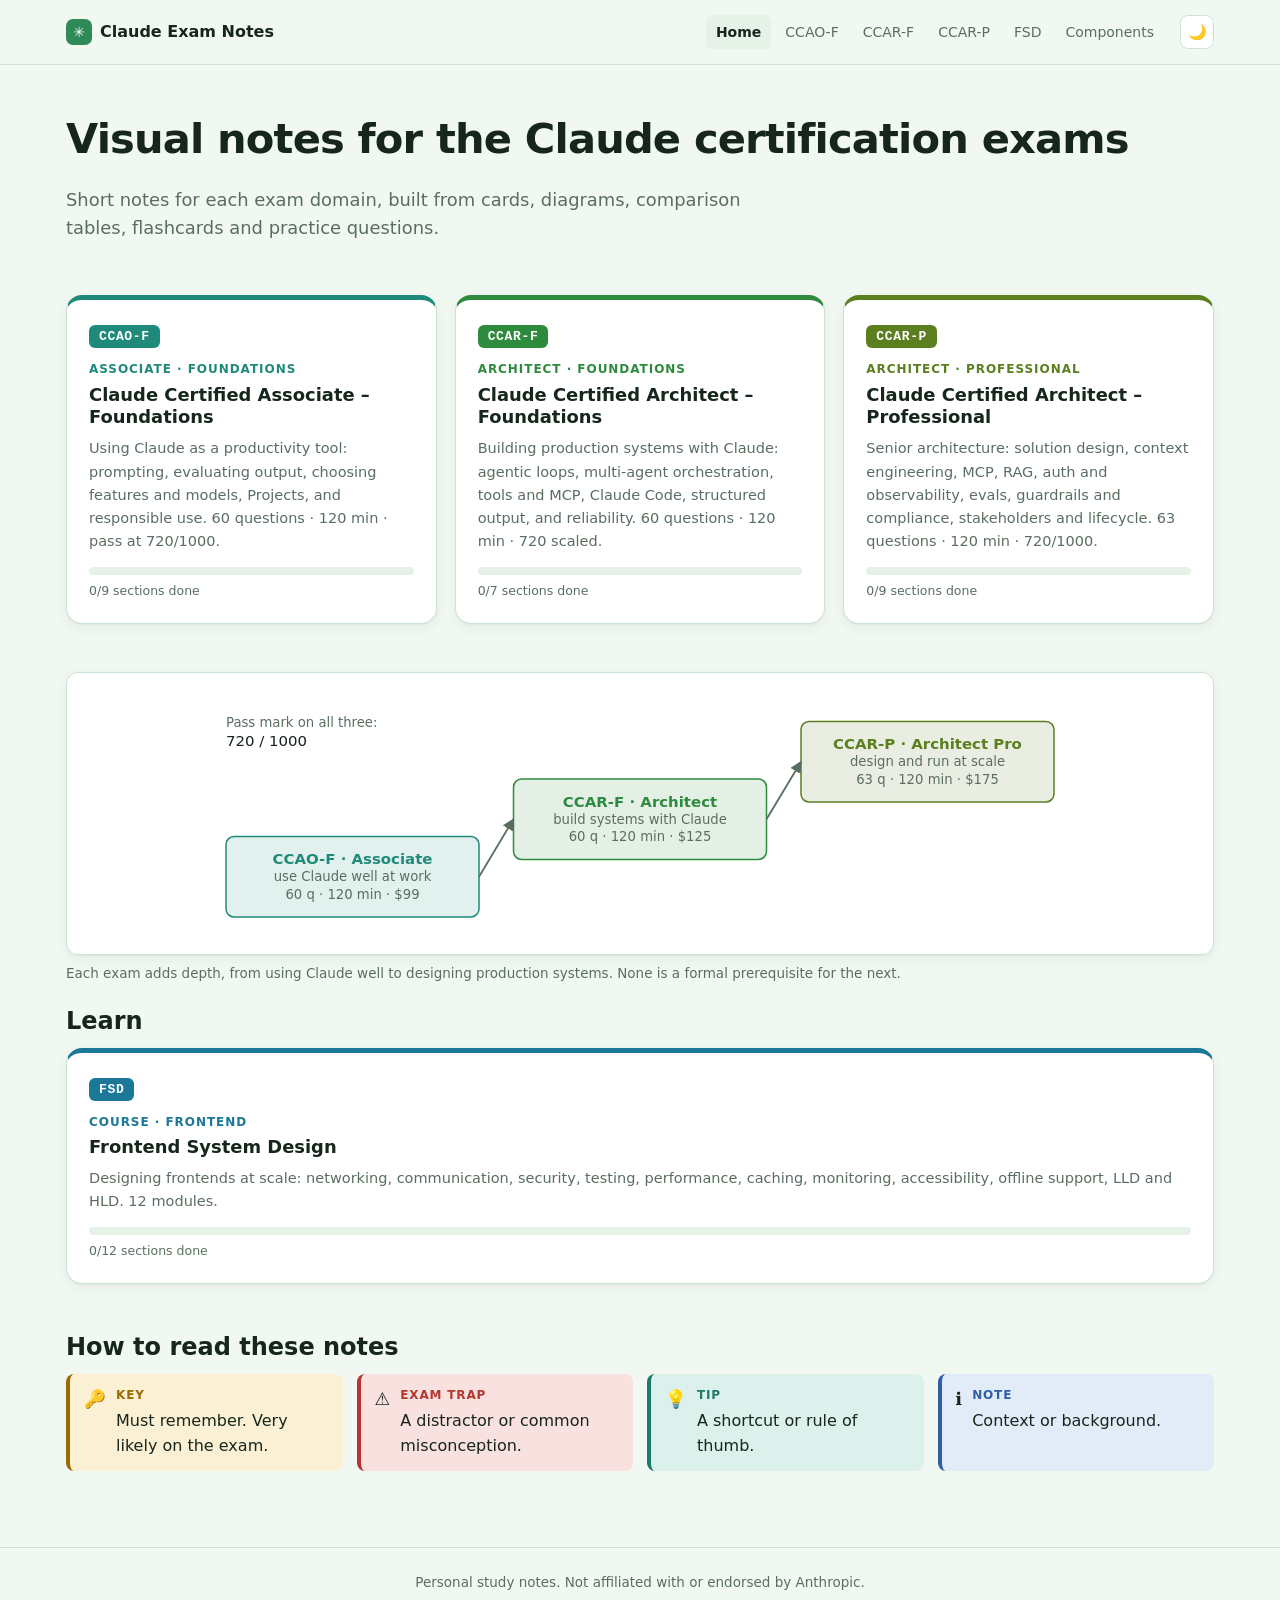
==== commit 8c5ece68: "Add Learn section with a Frontend System Design course page New learn/frontend-system-design.html wi" ====
--- a/index.html
+++ b/index.html
@@ -18,6 +18,7 @@
         <a href="exams/ccao-f.html">CCAO-F</a>
         <a href="exams/ccar-f.html">CCAR-F</a>
         <a href="exams/ccar-p.html">CCAR-P</a>
+        <a href="learn/frontend-system-design.html">FSD</a>
         <a href="components.html">Components</a>
       </nav>
       <button class="icon-btn" data-theme-toggle type="button"></button>
@@ -89,6 +90,18 @@
 </figure>
 <!-- /dg:ex-ladder -->
 
+    <h2>Learn</h2>
+    <div class="exam-tiles">
+      <a class="exam-tile" data-exam="fsd" href="learn/frontend-system-design.html">
+        <span class="exam-code">FSD</span>
+        <div class="level">Course · Frontend</div>
+        <h3>Frontend System Design</h3>
+        <p>Designing frontends at scale: networking, communication, security, testing, performance, caching, monitoring, accessibility, offline support, LLD and HLD. 12 modules.</p>
+        <div class="progress" data-progress-for="fsd" data-progress-src="learn/frontend-system-design.html"><i></i></div>
+        <div class="progress-label"></div>
+      </a>
+    </div>
+
     <h2>How to read these notes</h2>
     <div class="grid" style="margin-bottom:60px">
       <div class="callout key"><div><strong class="label">Key</strong>Must remember. Very likely on the exam.</div></div>
--- a/assets/css/style.css
+++ b/assets/css/style.css
@@ -29,6 +29,7 @@
   --ccao-f: #1f8a7a;
   --ccar-f: #2e8b3e;
   --ccar-p: #5b7f1f;
+  --fsd: #1b7896;
   --exam: var(--accent);      /* overridden per page via body[data-exam] */
 
   --radius: 12px;
@@ -47,7 +48,7 @@
     --text: #e4efe6; --muted: #9db3a3; --accent: #6fcf97; --accent-soft: #1f3a2a; --on-accent: #0f1a13;
     --tip: #5fcbb8; --tip-soft: #173430; --trap: #f08a80; --trap-soft: #3b2220;
     --key: #e7bd52; --key-soft: #3a3019; --info: #85aef0; --info-soft: #1f2a3c;
-    --ccao-f: #4fc9b5; --ccar-f: #6fcf7f; --ccar-p: #a8cf5f;
+    --ccao-f: #4fc9b5; --ccar-f: #6fcf7f; --ccar-p: #a8cf5f; --fsd: #5cc3e0;
     --shadow: 0 1px 2px rgba(0,0,0,.3), 0 4px 14px rgba(0,0,0,.25);
     color-scheme: dark;
   }
@@ -57,7 +58,7 @@
   --text: #e4efe6; --muted: #9db3a3; --accent: #6fcf97; --accent-soft: #1f3a2a; --on-accent: #0f1a13;
   --tip: #5fcbb8; --tip-soft: #173430; --trap: #f08a80; --trap-soft: #3b2220;
   --key: #e7bd52; --key-soft: #3a3019; --info: #85aef0; --info-soft: #1f2a3c;
-  --ccao-f: #4fc9b5; --ccar-f: #6fcf7f; --ccar-p: #a8cf5f;
+  --ccao-f: #4fc9b5; --ccar-f: #6fcf7f; --ccar-p: #a8cf5f; --fsd: #5cc3e0;
   --shadow: 0 1px 2px rgba(0,0,0,.3), 0 4px 14px rgba(0,0,0,.25);
   color-scheme: dark;
 }
@@ -65,6 +66,7 @@
 body[data-exam="ccao-f"] { --exam: var(--ccao-f); }
 body[data-exam="ccar-f"] { --exam: var(--ccar-f); }
 body[data-exam="ccar-p"] { --exam: var(--ccar-p); }
+body[data-exam="fsd"] { --exam: var(--fsd); }
 
 /* ---------- Base ---------- */
 *, *::before, *::after { box-sizing: border-box; }
@@ -407,6 +409,7 @@
 .exam-tile[data-exam="ccao-f"] { --exam: var(--ccao-f); }
 .exam-tile[data-exam="ccar-f"] { --exam: var(--ccar-f); }
 .exam-tile[data-exam="ccar-p"] { --exam: var(--ccar-p); }
+.exam-tile[data-exam="fsd"] { --exam: var(--fsd); }
 .exam-tile h3 { font-size: 1.12rem; margin-top: 4px; }
 .exam-tile p { color: var(--muted); font-size: 14.5px; }
 .exam-tile .level { font-size: 12px; text-transform: uppercase; letter-spacing: .08em; color: var(--exam); font-weight: 700; }
@@ -489,6 +492,34 @@
 .dg rect.zone { fill: var(--tip-soft); }
 .dg rect.seg-a { fill: color-mix(in srgb, var(--exam) 30%, var(--surface)); }
 
+/* ---------- Malayalam audio lesson (.audio-note), made by tools/make_lesson.py ---------- */
+[lang="ml"] { font-family: "Noto Sans Malayalam", "Malayalam Sangam MN", "Nirmala UI", "Kartika", var(--font); }
+.audio-note { border: 1px solid color-mix(in srgb, var(--exam) 35%, var(--border)); border-radius: var(--radius);
+              background: linear-gradient(135deg, color-mix(in srgb, var(--exam) 10%, var(--surface)), var(--surface));
+              padding: 14px; margin: 0 0 16px; box-shadow: var(--shadow); }
+.an-head { display: flex; gap: 12px; align-items: center; }
+.an-icon { width: 42px; height: 42px; border-radius: 50%; background: var(--exam); display: grid; place-items: center; font-size: 20px; flex: none; }
+.an-title { display: block; font-weight: 700; font-size: 1.08rem; }
+.an-sub { display: block; font-size: 13px; color: var(--muted); line-height: 1.4; }
+.an-player audio { display: block; width: 100%; margin-top: 12px; }
+.an-speed { display: flex; gap: 6px; margin-top: 10px; }
+.an-speed button { flex: 1; min-height: 38px; font: 600 13.5px var(--font); border: 1px solid var(--border); background: var(--surface);
+                   color: var(--muted); border-radius: 999px; cursor: pointer; }
+.an-speed button[aria-pressed="true"] { border-color: var(--exam); color: var(--exam); background: color-mix(in srgb, var(--exam) 10%, var(--surface)); }
+.an-script { margin-top: 12px; border-top: 1px dashed var(--border); padding-top: 4px; }
+.an-script summary { cursor: pointer; min-height: 40px; display: flex; align-items: center; font-size: 14px; font-weight: 600; color: var(--exam); }
+.an-text { margin-top: 4px; line-height: 1.9; font-size: 16px; }
+.an-text h4 { font-size: 15px; margin: 16px 0 4px; color: var(--exam); }
+.an-text [data-say] { border-radius: 8px; padding: 4px 8px; margin: 0 -8px 8px; cursor: pointer; transition: background .2s; }
+@media (hover: hover) { .an-text [data-say]:hover { background: var(--surface-2); } }
+.an-text [data-say].speaking { background: var(--accent-soft); box-shadow: inset 3px 0 0 var(--exam); }
+@media (min-width: 600px) {
+  .audio-note { padding: 16px 18px; margin-bottom: 20px; }
+  .an-speed { display: inline-flex; }
+  .an-speed button { flex: none; min-height: 32px; padding: 0 12px; }
+}
+@media print { .an-player { display: none; } .an-script > .an-text { display: block; } }
+
 /* ---------- "Learn with Gemini" card, added to every exam domain by app.js ----------
    Phones: a full-width button with the status line under it. */
 .gm-card { display: flex; flex-wrap: wrap; align-items: center; gap: 8px 12px; margin: 0 0 20px; padding: 12px;
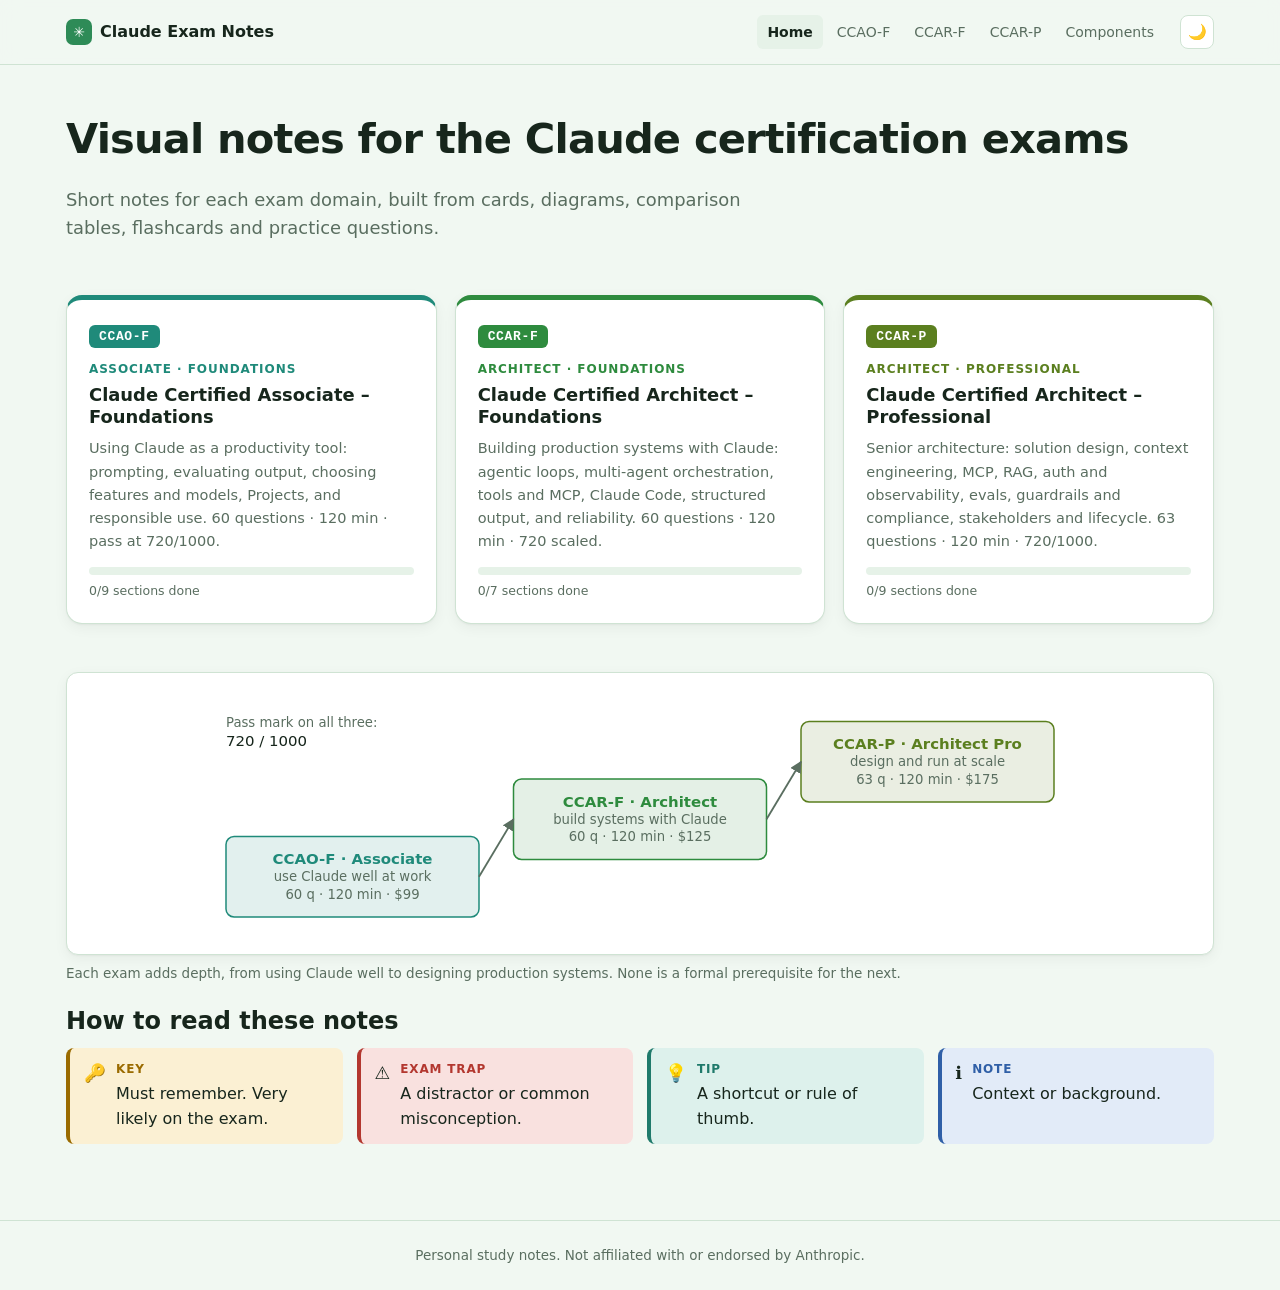
==== commit df1af079: "Remove the Frontend System Design page (moved to personal workspace) Reverts the Learn section, the " ====
--- a/index.html
+++ b/index.html
@@ -18,7 +18,6 @@
         <a href="exams/ccao-f.html">CCAO-F</a>
         <a href="exams/ccar-f.html">CCAR-F</a>
         <a href="exams/ccar-p.html">CCAR-P</a>
-        <a href="learn/frontend-system-design.html">FSD</a>
         <a href="components.html">Components</a>
       </nav>
       <button class="icon-btn" data-theme-toggle type="button"></button>
@@ -90,18 +89,6 @@
 </figure>
 <!-- /dg:ex-ladder -->
 
-    <h2>Learn</h2>
-    <div class="exam-tiles">
-      <a class="exam-tile" data-exam="fsd" href="learn/frontend-system-design.html">
-        <span class="exam-code">FSD</span>
-        <div class="level">Course · Frontend</div>
-        <h3>Frontend System Design</h3>
-        <p>Designing frontends at scale: networking, communication, security, testing, performance, caching, monitoring, accessibility, offline support, LLD and HLD. 12 modules.</p>
-        <div class="progress" data-progress-for="fsd" data-progress-src="learn/frontend-system-design.html"><i></i></div>
-        <div class="progress-label"></div>
-      </a>
-    </div>
-
     <h2>How to read these notes</h2>
     <div class="grid" style="margin-bottom:60px">
       <div class="callout key"><div><strong class="label">Key</strong>Must remember. Very likely on the exam.</div></div>
--- a/assets/css/style.css
+++ b/assets/css/style.css
@@ -29,7 +29,6 @@
   --ccao-f: #1f8a7a;
   --ccar-f: #2e8b3e;
   --ccar-p: #5b7f1f;
-  --fsd: #1b7896;
   --exam: var(--accent);      /* overridden per page via body[data-exam] */
 
   --radius: 12px;
@@ -48,7 +47,7 @@
     --text: #e4efe6; --muted: #9db3a3; --accent: #6fcf97; --accent-soft: #1f3a2a; --on-accent: #0f1a13;
     --tip: #5fcbb8; --tip-soft: #173430; --trap: #f08a80; --trap-soft: #3b2220;
     --key: #e7bd52; --key-soft: #3a3019; --info: #85aef0; --info-soft: #1f2a3c;
-    --ccao-f: #4fc9b5; --ccar-f: #6fcf7f; --ccar-p: #a8cf5f; --fsd: #5cc3e0;
+    --ccao-f: #4fc9b5; --ccar-f: #6fcf7f; --ccar-p: #a8cf5f;
     --shadow: 0 1px 2px rgba(0,0,0,.3), 0 4px 14px rgba(0,0,0,.25);
     color-scheme: dark;
   }
@@ -58,7 +57,7 @@
   --text: #e4efe6; --muted: #9db3a3; --accent: #6fcf97; --accent-soft: #1f3a2a; --on-accent: #0f1a13;
   --tip: #5fcbb8; --tip-soft: #173430; --trap: #f08a80; --trap-soft: #3b2220;
   --key: #e7bd52; --key-soft: #3a3019; --info: #85aef0; --info-soft: #1f2a3c;
-  --ccao-f: #4fc9b5; --ccar-f: #6fcf7f; --ccar-p: #a8cf5f; --fsd: #5cc3e0;
+  --ccao-f: #4fc9b5; --ccar-f: #6fcf7f; --ccar-p: #a8cf5f;
   --shadow: 0 1px 2px rgba(0,0,0,.3), 0 4px 14px rgba(0,0,0,.25);
   color-scheme: dark;
 }
@@ -66,7 +65,6 @@
 body[data-exam="ccao-f"] { --exam: var(--ccao-f); }
 body[data-exam="ccar-f"] { --exam: var(--ccar-f); }
 body[data-exam="ccar-p"] { --exam: var(--ccar-p); }
-body[data-exam="fsd"] { --exam: var(--fsd); }
 
 /* ---------- Base ---------- */
 *, *::before, *::after { box-sizing: border-box; }
@@ -409,7 +407,6 @@
 .exam-tile[data-exam="ccao-f"] { --exam: var(--ccao-f); }
 .exam-tile[data-exam="ccar-f"] { --exam: var(--ccar-f); }
 .exam-tile[data-exam="ccar-p"] { --exam: var(--ccar-p); }
-.exam-tile[data-exam="fsd"] { --exam: var(--fsd); }
 .exam-tile h3 { font-size: 1.12rem; margin-top: 4px; }
 .exam-tile p { color: var(--muted); font-size: 14.5px; }
 .exam-tile .level { font-size: 12px; text-transform: uppercase; letter-spacing: .08em; color: var(--exam); font-weight: 700; }
